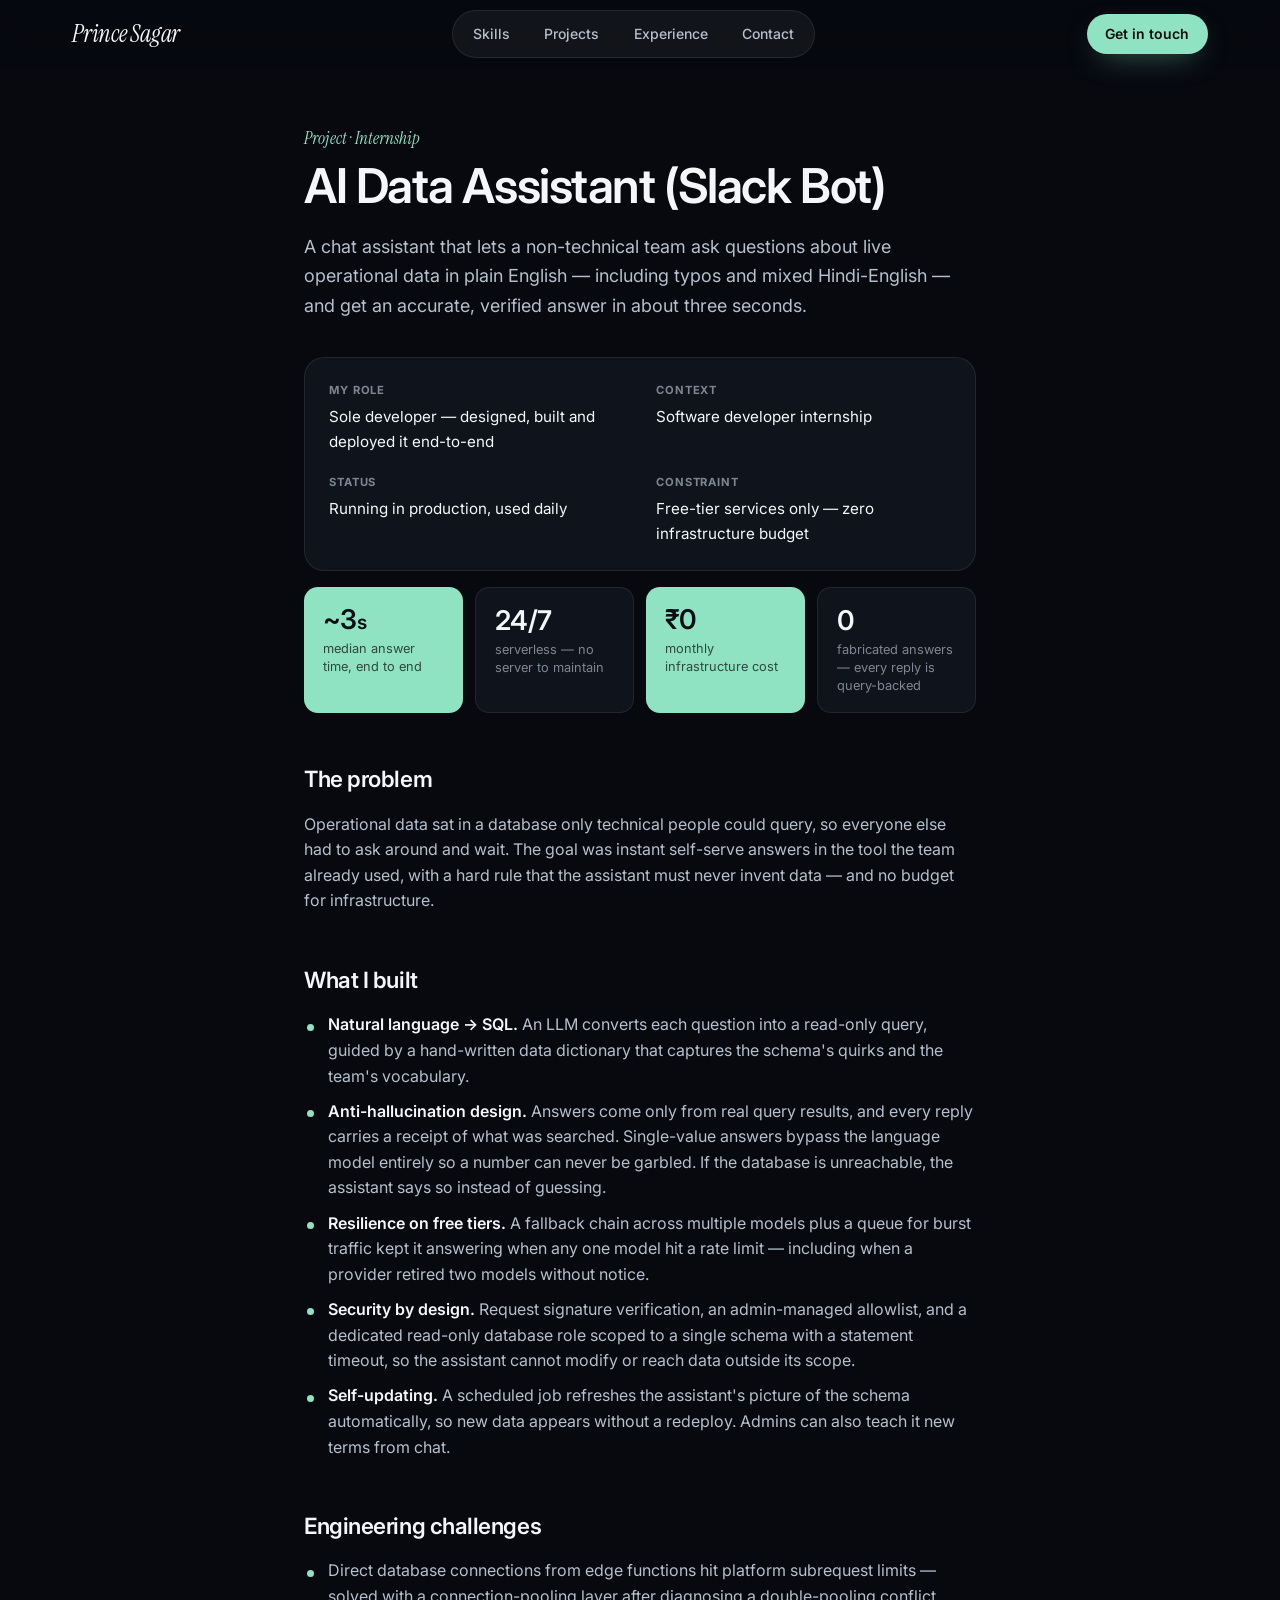
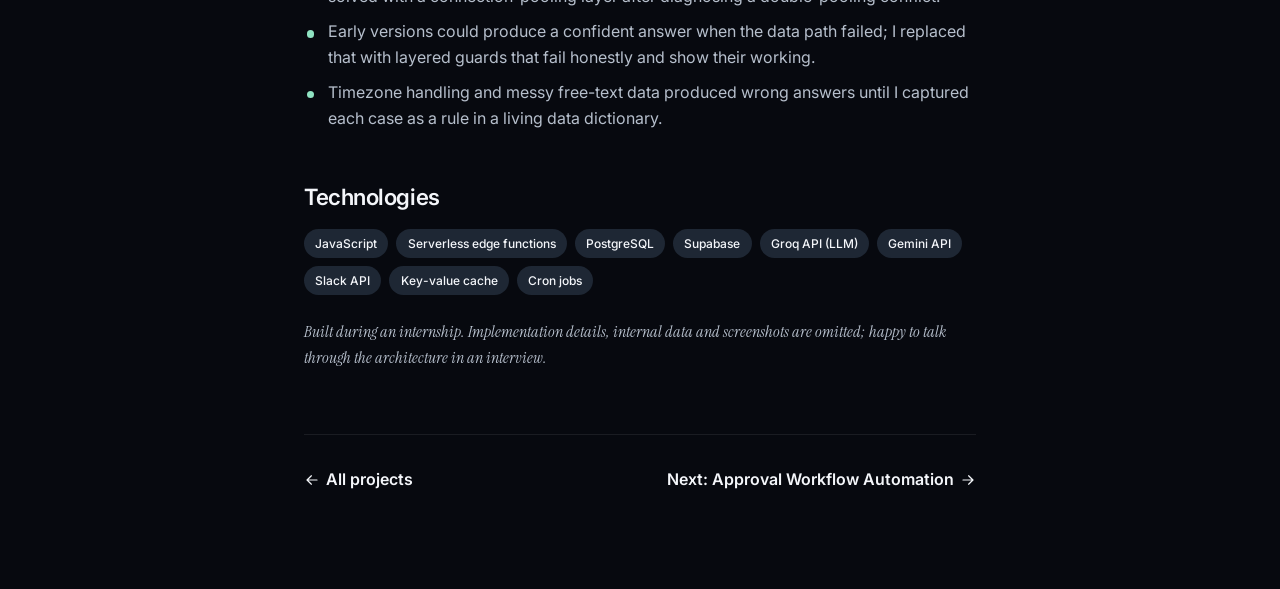
==== projects/ai-data-assistant.html @ 344dfb4f "Privacy pass + recruiter-focused rewrite Privacy: - Remove all screenshots of internal tools (forms," ====
<!DOCTYPE html>
<html lang="en">
<head>
  <meta charset="UTF-8">
  <meta name="viewport" content="width=device-width, initial-scale=1.0">
  <title>AI Data Assistant (Slack Bot) — Prince Sagar</title>
  <meta name="description" content="A chat assistant that turns plain-English questions into live database queries and returns verified answers in about three seconds — built with LLM APIs, PostgreSQL and a serverless backend.">
  <meta name="author" content="Prince Sagar">
  <meta name="theme-color" content="#07090f">
  <meta property="og:type" content="article">
  <meta property="og:title" content="AI Data Assistant (Slack Bot) — Prince Sagar">
  <meta property="og:description" content="Plain-English questions → verified database answers in ~3 seconds, running 24/7 on a free serverless stack.">
  <meta property="og:url" content="https://sagarprince05.github.io/projects/ai-data-assistant.html">
  <meta property="og:image" content="https://sagarprince05.github.io/assets/og.png">
  <meta name="twitter:card" content="summary_large_image">
  <link rel="canonical" href="https://sagarprince05.github.io/projects/ai-data-assistant.html">
  <link rel="icon" href="../assets/favicon.svg?v=20260928" type="image/svg+xml">
  <link rel="preconnect" href="https://fonts.googleapis.com">
  <link rel="preconnect" href="https://fonts.gstatic.com" crossorigin>
  <link href="https://fonts.googleapis.com/css2?family=Inter:wght@400;500;600;700&family=Instrument+Serif:ital@0;1&display=swap" rel="stylesheet">
  <link rel="stylesheet" href="../styles.css?v=20260928">
</head>
<body>
  <a class="skip-link" href="#content">Skip to content</a>
  <header class="site-header">
    <div class="container nav-bar">
      <a class="brand" href="../index.html">Prince Sagar</a>
      <nav class="nav-links" aria-label="Primary">
        <a href="../index.html#skills">Skills</a>
        <a href="../index.html#work">Projects</a>
        <a href="../index.html#background">Experience</a>
        <a href="../index.html#contact">Contact</a>
      </nav>
      <div class="nav-actions">
        <a class="btn btn-dark" href="mailto:prince.nbt05@gmail.com">Get in touch</a>
        <button class="nav-toggle" type="button" aria-label="Open menu" aria-expanded="false" aria-controls="nav-panel">
          <svg class="icon-open" viewBox="0 0 24 24" fill="none" stroke="currentColor" stroke-width="2" stroke-linecap="round" aria-hidden="true"><path d="M4 7h16M4 12h16M4 17h16"/></svg>
          <svg class="icon-close" viewBox="0 0 24 24" fill="none" stroke="currentColor" stroke-width="2" stroke-linecap="round" aria-hidden="true"><path d="M6 6l12 12M18 6 6 18"/></svg>
        </button>
      </div>
    </div>
    <nav class="container nav-panel" id="nav-panel" aria-label="Mobile">
      <a href="../index.html#skills">Skills</a>
      <a href="../index.html#work">Projects</a>
      <a href="../index.html#background">Experience</a>
      <a href="../index.html#contact">Contact</a>
    </nav>
  </header>

  <main id="content" class="case">
    <article>
      <header class="reveal">
        <p class="case-eyebrow">Project · Internship</p>
        <h1 class="case-title">AI Data Assistant (Slack Bot)</h1>
        <p class="case-lede">A chat assistant that lets a non-technical team ask questions about live operational data in plain English — including typos and mixed Hindi-English — and get an accurate, verified answer in about three seconds.</p>

        <dl class="case-meta">
          <div><dt>My role</dt><dd>Sole developer — designed, built and deployed it end-to-end</dd></div>
          <div><dt>Context</dt><dd>Software developer internship</dd></div>
          <div><dt>Status</dt><dd>Running in production, used daily</dd></div>
          <div><dt>Constraint</dt><dd>Free-tier services only — zero infrastructure budget</dd></div>
        </dl>

        <ul class="stats" aria-label="Highlights">
          <li class="stat"><div class="stat-value">~3<small>s</small></div><div class="stat-label">median answer time, end to end</div></li>
          <li class="stat"><div class="stat-value">24/7</div><div class="stat-label">serverless — no server to maintain</div></li>
          <li class="stat"><div class="stat-value">₹0</div><div class="stat-label">monthly infrastructure cost</div></li>
          <li class="stat"><div class="stat-value">0</div><div class="stat-label">fabricated answers — every reply is query-backed</div></li>
        </ul>
      </header>

      <div class="prose reveal">
        <h2>The problem</h2>
        <p>Operational data sat in a database only technical people could query, so everyone else had to ask around and wait. The goal was instant self-serve answers in the tool the team already used, with a hard rule that the assistant must never invent data — and no budget for infrastructure.</p>

        <h2>What I built</h2>
        <ul>
          <li><strong>Natural language → SQL.</strong> An LLM converts each question into a read-only query, guided by a hand-written data dictionary that captures the schema's quirks and the team's vocabulary.</li>
          <li><strong>Anti-hallucination design.</strong> Answers come only from real query results, and every reply carries a receipt of what was searched. Single-value answers bypass the language model entirely so a number can never be garbled. If the database is unreachable, the assistant says so instead of guessing.</li>
          <li><strong>Resilience on free tiers.</strong> A fallback chain across multiple models plus a queue for burst traffic kept it answering when any one model hit a rate limit — including when a provider retired two models without notice.</li>
          <li><strong>Security by design.</strong> Request signature verification, an admin-managed allowlist, and a dedicated read-only database role scoped to a single schema with a statement timeout, so the assistant cannot modify or reach data outside its scope.</li>
          <li><strong>Self-updating.</strong> A scheduled job refreshes the assistant's picture of the schema automatically, so new data appears without a redeploy. Admins can also teach it new terms from chat.</li>
        </ul>

        <h2>Engineering challenges</h2>
        <ul>
          <li>Direct database connections from edge functions hit platform subrequest limits — solved with a connection-pooling layer after diagnosing a double-pooling conflict.</li>
          <li>Early versions could produce a confident answer when the data path failed; I replaced that with layered guards that fail honestly and show their working.</li>
          <li>Timezone handling and messy free-text data produced wrong answers until I captured each case as a rule in a living data dictionary.</li>
        </ul>

        <h2>Technologies</h2>
        <ul class="tags" aria-label="Technologies used">
          <li>JavaScript</li><li>Serverless edge functions</li><li>PostgreSQL</li><li>Supabase</li><li>Groq API (LLM)</li><li>Gemini API</li><li>Slack API</li><li>Key-value cache</li><li>Cron jobs</li>
        </ul>

        <p style="margin-top:1.5rem"><em>Built during an internship. Implementation details, internal data and screenshots are omitted; happy to talk through the architecture in an interview.</em></p>
      </div>

      <footer class="case-footer">
        <a class="inline-link" href="../index.html#work">
          <svg class="arrow-back" viewBox="0 0 20 20" fill="currentColor" aria-hidden="true"><path fill-rule="evenodd" d="M3 10a.75.75 0 0 1 .75-.75h10.638L10.23 5.29a.75.75 0 1 1 1.04-1.08l5.5 5.25a.75.75 0 0 1 0 1.08l-5.5 5.25a.75.75 0 1 1-1.04-1.08l4.158-3.96H3.75A.75.75 0 0 1 3 10z" clip-rule="evenodd"/></svg>
          All projects
        </a>
        <a class="inline-link" href="approval-automation.html">
          Next: Approval Workflow Automation
          <svg class="arrow-right" viewBox="0 0 20 20" fill="currentColor" aria-hidden="true"><path fill-rule="evenodd" d="M3 10a.75.75 0 0 1 .75-.75h10.638L10.23 5.29a.75.75 0 1 1 1.04-1.08l5.5 5.25a.75.75 0 0 1 0 1.08l-5.5 5.25a.75.75 0 1 1-1.04-1.08l4.158-3.96H3.75A.75.75 0 0 1 3 10z" clip-rule="evenodd"/></svg>
        </a>
      </footer>
    </article>
  </main>

  <script src="../script.js?v=20260928" defer></script>
</body>
</html>
---- styles.css ----
/* ==========================================================================
   Prince Sagar — Forward Deployed Engineer portfolio
   "Midnight" palette: near-black navy, deep blue glows, white type,
   mint accent, aurora gradient for feature blocks. Tokens live in :root.
   ========================================================================== */

/* ---------- Tokens ---------- */
:root {
  --font-sans: 'Inter', ui-sans-serif, system-ui, -apple-system, 'Segoe UI', Roboto, 'Helvetica Neue', Arial, sans-serif;
  --font-serif: 'Instrument Serif', Georgia, 'Times New Roman', serif;
  --font-mono: ui-monospace, SFMono-Regular, Menlo, Consolas, monospace;

  --bg: #07090f;
  --surface: #0f141c;
  --surface-2: #161d28;
  --surface-3: #1e2734;
  --ink: #f4f6fa;
  --text: #b6bfcc;
  --muted: #7d8794;
  --line: rgba(255, 255, 255, 0.08);
  --line-strong: rgba(255, 255, 255, 0.16);

  --accent: #8fe3c2;          /* mint */
  --accent-bright: #b3f0d8;
  --accent-deep: #5fcaa4;
  --accent-soft: rgba(143, 227, 194, 0.14);
  --blue: #2f6bff;
  --blue-soft: rgba(47, 107, 255, 0.35);
  --magenta: #ff3ea5;
  --violet: #7c3aed;
  --teal: #14b8a6;
  --on-accent: #0b0d12;

  --aurora:
    radial-gradient(60% 80% at 8% 20%, rgba(143, 227, 194, 0.22) 0%, rgba(143, 227, 194, 0) 60%),
    radial-gradient(55% 70% at 45% 10%, rgba(255, 62, 165, 0.26) 0%, rgba(255, 62, 165, 0) 60%),
    radial-gradient(50% 80% at 60% 90%, rgba(124, 58, 237, 0.38) 0%, rgba(124, 58, 237, 0) 60%),
    radial-gradient(60% 70% at 95% 30%, rgba(20, 184, 166, 0.28) 0%, rgba(20, 184, 166, 0) 60%),
    linear-gradient(135deg, #0f0d1c 0%, #140f26 50%, #0a1a1f 100%);

  --radius-xl: 28px;
  --radius-lg: 20px;
  --radius-md: 14px;
  --shadow-sm: 0 1px 2px rgba(0, 0, 0, 0.3), 0 10px 30px -18px rgba(0, 0, 0, 0.6);
  --shadow-md: 0 2px 4px rgba(0, 0, 0, 0.3), 0 18px 40px -20px rgba(0, 0, 0, 0.7);
  --shadow-lg: 0 30px 70px -30px rgba(0, 0, 0, 0.8);
  --ease: cubic-bezier(0.2, 0.8, 0.2, 1);
  --max-w: 1200px;
}

/* ---------- Reset & base ---------- */
*, *::before, *::after { box-sizing: border-box; }
html { scroll-behavior: smooth; -webkit-text-size-adjust: 100%; color-scheme: dark; }
body {
  margin: 0;
  font-family: var(--font-sans);
  font-size: 1rem;
  line-height: 1.6;
  color: var(--text);
  background: var(--bg);
  -webkit-font-smoothing: antialiased;
  -moz-osx-font-smoothing: grayscale;
}
::selection { background: var(--accent); color: var(--on-accent); }
img, svg { display: block; max-width: 100%; }
a { color: inherit; text-decoration: none; }
ul, ol { list-style: none; margin: 0; padding: 0; }
h1, h2, h3, h4, p, dl, dd, figure { margin: 0; }
button { font: inherit; color: inherit; background: none; border: 0; cursor: pointer; }
:focus-visible { outline: 2px solid var(--accent); outline-offset: 3px; border-radius: 6px; }
em { font-family: var(--font-serif); font-style: italic; font-weight: 400; }
::-webkit-scrollbar { width: 12px; }
::-webkit-scrollbar-track { background: var(--bg); }
::-webkit-scrollbar-thumb { background: #2a3342; border: 3px solid var(--bg); border-radius: 10px; }

.container { max-width: var(--max-w); margin: 0 auto; padding-inline: 1.25rem; }
@media (min-width: 768px) { .container { padding-inline: 2rem; } }

.skip-link {
  position: absolute; left: 1rem; top: -100%; z-index: 100;
  padding: 0.75rem 1rem; background: var(--accent); color: var(--on-accent); font-weight: 600; border-radius: 999px;
}
.skip-link:focus { top: 1rem; }

/* ---------- Type helpers ---------- */
.eyebrow { font-family: var(--font-serif); font-style: italic; font-size: 1.05rem; color: var(--accent); }
.eyebrow::before { content: '/ '; }
.h2 {
  margin-top: 0.35rem;
  font-size: clamp(1.75rem, 3.6vw, 2.5rem);
  font-weight: 600; letter-spacing: -0.025em; line-height: 1.1; color: var(--ink);
}
.section-head { text-align: center; max-width: 42rem; margin: 0 auto 2.5rem; }
.section-head p { margin-top: 0.85rem; color: var(--muted); }
.section { padding-block: 4rem; }
@media (min-width: 768px) { .section { padding-block: 6rem; } }

/* ---------- Buttons & pills ---------- */
.btn {
  display: inline-flex; align-items: center; justify-content: center; gap: 0.5rem;
  min-height: 3rem; padding: 0.75rem 1.4rem;
  font-size: 0.95rem; font-weight: 600; border-radius: 999px; border: 1px solid transparent;
  transition: transform 0.2s var(--ease), background-color 0.2s var(--ease), color 0.2s var(--ease), box-shadow 0.2s var(--ease), border-color 0.2s var(--ease);
}
.btn:hover { transform: translateY(-2px); }
.btn:active { transform: translateY(0); }
.btn svg { width: 1rem; height: 1rem; }
.btn-dark { background: var(--accent); color: var(--on-accent); box-shadow: 0 10px 30px -12px rgba(143, 227, 194, 0.55); }
.btn-dark:hover { background: var(--accent-bright); }
.btn-lime { background: var(--accent); color: var(--on-accent); }
.btn-lime:hover { background: var(--accent-bright); }
.btn-ghost { background: transparent; color: var(--ink); border-color: var(--line-strong); }
.btn-ghost:hover { background: rgba(255, 255, 255, 0.06); }
.btn-light { background: rgba(255, 255, 255, 0.08); color: var(--ink); border-color: var(--line-strong); -webkit-backdrop-filter: blur(8px); backdrop-filter: blur(8px); }
.btn-light:hover { background: rgba(255, 255, 255, 0.14); }

.pill {
  display: inline-flex; align-items: center; gap: 0.5rem;
  padding: 0.5rem 0.95rem; font-size: 0.85rem; font-weight: 500;
  color: var(--ink); background: rgba(255, 255, 255, 0.06); border: 1px solid var(--line-strong); border-radius: 999px;
  -webkit-backdrop-filter: blur(8px); backdrop-filter: blur(8px);
}
.pill .dot { width: 0.5rem; height: 0.5rem; border-radius: 999px; background: #34d399; box-shadow: 0 0 0 0 rgba(52, 211, 153, 0.6); animation: pulse 2.2s infinite; }
@keyframes pulse { 0% { box-shadow: 0 0 0 0 rgba(52, 211, 153, 0.6); } 70% { box-shadow: 0 0 0 8px rgba(52, 211, 153, 0); } 100% { box-shadow: 0 0 0 0 rgba(52, 211, 153, 0); } }

.tags { display: flex; flex-wrap: wrap; gap: 0.5rem; }
.tags li {
  padding: 0.3rem 0.7rem; font-size: 0.75rem; font-weight: 500; line-height: 1.5;
  color: var(--ink); background: var(--surface-3); border-radius: 999px;
}

/* ---------- Header / nav ---------- */
.site-header {
  position: sticky; top: 0; z-index: 40;
  background: rgba(7, 9, 15, 0.7);
  -webkit-backdrop-filter: blur(14px); backdrop-filter: blur(14px);
  border-bottom: 1px solid transparent; transition: border-color 0.2s;
}
.site-header.is-scrolled { border-bottom-color: var(--line); }
.nav-bar { display: flex; align-items: center; justify-content: space-between; gap: 1rem; height: 4.25rem; }
.brand { font-family: var(--font-serif); font-style: italic; font-size: 1.5rem; color: var(--ink); letter-spacing: -0.01em; }
.nav-links { display: none; }
.nav-actions { display: flex; align-items: center; gap: 0.5rem; }
.nav-actions .btn { min-height: 2.5rem; padding: 0.5rem 1.1rem; font-size: 0.875rem; }
.nav-toggle {
  display: inline-flex; align-items: center; justify-content: center;
  width: 2.5rem; height: 2.5rem; border-radius: 999px; border: 1px solid var(--line-strong); background: var(--surface); color: var(--ink);
}
.nav-toggle svg { width: 1.125rem; height: 1.125rem; }
.nav-toggle .icon-close { display: none; }
.site-header.nav-open .nav-toggle .icon-open { display: none; }
.site-header.nav-open .nav-toggle .icon-close { display: block; }
.nav-panel { display: none; padding: 0.5rem 0 1rem; }
.site-header.nav-open .nav-panel { display: block; }
.nav-panel a { display: block; padding: 0.75rem 0.25rem; font-weight: 600; color: var(--ink); border-bottom: 1px solid var(--line); }

@media (min-width: 900px) {
  .nav-links {
    display: flex; gap: 0.25rem; padding: 0.3rem;
    background: rgba(255, 255, 255, 0.05); border: 1px solid var(--line); border-radius: 999px;
  }
  .nav-links a {
    padding: 0.45rem 0.95rem; font-size: 0.875rem; font-weight: 500; color: var(--text); border-radius: 999px;
    transition: background-color 0.2s, color 0.2s;
  }
  .nav-links a:hover, .nav-links a.is-active { background: var(--ink); color: var(--bg); }
  .nav-toggle, .nav-panel { display: none !important; }
}

/* ---------- Hero ---------- */
.hero { padding-top: 0.5rem; }
.hero-card {
  position: relative; overflow: hidden;
  display: grid; gap: 2rem;
  padding: 2rem 1.5rem 1.5rem;
  border-radius: var(--radius-xl);
  border: 1px solid var(--line);
  background:
    radial-gradient(45% 60% at 85% 45%, rgba(47, 107, 255, 0.55) 0%, rgba(47, 107, 255, 0) 65%),
    radial-gradient(40% 50% at 15% 90%, rgba(47, 107, 255, 0.25) 0%, rgba(47, 107, 255, 0) 60%),
    linear-gradient(160deg, #0d1522 0%, #0a101a 55%, #070b12 100%);
}
.hero-copy { display: grid; gap: 1.25rem; justify-items: start; max-width: 36rem; }
.hero-title { color: var(--ink); line-height: 0.98; }
.hero-title .line1 { display: block; font-size: clamp(2.2rem, 4.8vw, 3.6rem); font-weight: 600; letter-spacing: -0.035em; }
.hero-title .line2 {
  display: block; margin-top: 0.06em;
  font-family: var(--font-serif); font-style: italic; font-weight: 400;
  font-size: clamp(2.5rem, 5.8vw, 4.6rem); letter-spacing: -0.02em;
  color: var(--accent);
  text-shadow: 0 0 40px rgba(143, 227, 194, 0.25);
}
.hero-blurb { max-width: 30rem; font-size: 1.05rem; line-height: 1.6; color: var(--text); }
.hero-actions { display: flex; flex-wrap: wrap; gap: 0.6rem; }
.hero-proof { display: flex; align-items: center; gap: 0.75rem; max-width: 26rem; margin-top: 0.25rem; font-size: 0.85rem; line-height: 1.45; color: var(--muted); }
.hero-proof strong { color: var(--ink); font-weight: 600; }
.hero-proof .stack { display: flex; flex-shrink: 0; }
.hero-proof .stack span {
  width: 1.9rem; height: 1.9rem; border-radius: 999px; border: 2px solid #0d1522; margin-left: -0.5rem;
  display: grid; place-items: center; font-size: 0.65rem; font-weight: 700; color: #fff;
}
.hero-proof .stack span:first-child { margin-left: 0; }

.hero-visual { display: flex; justify-content: center; align-items: end; }
.portrait {
  position: relative;
  width: min(100%, 18rem);
  aspect-ratio: 4 / 5;
  overflow: hidden;
  border-radius: 24px;
  border: 1px solid rgba(255, 255, 255, 0.12);
  background:
    radial-gradient(70% 55% at 50% 45%, rgba(47, 107, 255, 0.55) 0%, rgba(47, 107, 255, 0) 70%),
    linear-gradient(180deg, #141d2c 0%, #0b1120 100%);
  box-shadow: var(--shadow-lg), 0 0 80px -20px rgba(47, 107, 255, 0.45);
}
.portrait img {
  position: absolute; left: 50%; bottom: 0; transform: translateX(-50%);
  width: 100%; height: auto;
  filter: grayscale(1) contrast(1.05) brightness(1.02);   /* remove this line for a colour photo */
}
.portrait-tag {
  position: absolute; left: 0.85rem; bottom: 0.85rem;
  display: inline-flex; align-items: center; gap: 0.5rem;
  padding: 0.35rem 0.75rem 0.35rem 0.4rem; font-size: 0.75rem; font-weight: 600; color: var(--ink);
  background: rgba(7, 9, 15, 0.75); border: 1px solid var(--line-strong); border-radius: 999px;
  -webkit-backdrop-filter: blur(8px); backdrop-filter: blur(8px);
}
.portrait-tag .mark {
  width: 1.4rem; height: 1.4rem; border-radius: 999px; background: var(--accent); color: var(--on-accent);
  display: grid; place-items: center; font-family: var(--font-serif); font-style: italic; font-size: 0.9rem;
}

@media (min-width: 900px) {
  .hero-card {
    grid-template-columns: minmax(0, 1.2fr) minmax(0, 0.8fr);
    align-items: center; gap: 3rem; padding: 3.5rem 3.5rem; min-height: 34rem;
  }
  .hero-visual { justify-content: flex-end; }
  .portrait { width: min(100%, 22rem); }
}

/* ---------- Marquee ---------- */
.marquee { overflow: hidden; padding: 2rem 0 0.5rem; -webkit-mask-image: linear-gradient(90deg, transparent, #000 12%, #000 88%, transparent); mask-image: linear-gradient(90deg, transparent, #000 12%, #000 88%, transparent); }
.marquee-track { display: flex; gap: 3rem; width: max-content; animation: marquee 45s linear infinite; }
.marquee-track span { display: inline-flex; align-items: center; gap: 0.6rem; font-size: 1.05rem; font-weight: 600; color: #4b5563; letter-spacing: -0.01em; white-space: nowrap; }
.marquee-track span::before { content: ''; width: 0.55rem; height: 0.55rem; border-radius: 3px; background: currentColor; opacity: 0.6; }
@keyframes marquee { to { transform: translateX(-50%); } }

/* ---------- Skills block (aurora) ---------- */
.skills-block {
  border-radius: var(--radius-xl);
  background: var(--aurora);
  border: 1px solid rgba(255, 255, 255, 0.08);
  padding: 2rem 1.25rem;
}
@media (min-width: 768px) { .skills-block { padding: 3rem 2.5rem; } }
.skills-head { text-align: center; max-width: 40rem; margin: 0 auto 2rem; }
.skills-head p { margin-top: 0.75rem; color: rgba(255, 255, 255, 0.72); font-size: 0.95rem; }
.skills-head .eyebrow { color: rgba(255, 255, 255, 0.8); }
.skills-head .h2 { color: #fff; }

.skills-grid { display: grid; gap: 0.85rem; grid-template-columns: minmax(0, 1fr); }
@media (min-width: 560px)  { .skills-grid { grid-template-columns: repeat(2, minmax(0, 1fr)); } }
@media (min-width: 1000px) { .skills-grid { grid-template-columns: repeat(4, minmax(0, 1fr)); } }

.skill-card {
  padding: 1.1rem 1.15rem 1.25rem;
  background: rgba(7, 9, 15, 0.55);
  border: 1px solid rgba(255, 255, 255, 0.12);
  border-radius: var(--radius-md);
  -webkit-backdrop-filter: blur(10px); backdrop-filter: blur(10px);
  transition: border-color 0.25s var(--ease), transform 0.25s var(--ease);
}
.skill-card:hover { border-color: rgba(255, 255, 255, 0.26); transform: translateY(-3px); }
.skill-card h3 {
  font-size: 0.7rem; font-weight: 700; letter-spacing: 0.1em; text-transform: uppercase;
  color: var(--accent); margin-bottom: 0.85rem;
}
.skill-card .tags { gap: 0.4rem; }
.skill-card .tags li { background: rgba(255, 255, 255, 0.08); color: #e9edf4; }
/* Priority skills read louder than the rest */
.tags li.key { background: var(--accent); color: var(--on-accent); font-weight: 600; }

/* ---------- About statement with floating chips ---------- */
.statement-wrap { position: relative; padding: 1rem 0; }
.statement {
  max-width: 36rem; margin: 0 auto; text-align: center;
  font-size: clamp(1.35rem, 2.6vw, 1.9rem); line-height: 1.35; letter-spacing: -0.02em; color: var(--ink);
}
.statement em { color: var(--accent); }
.statement .soft { color: var(--muted); }
.chips { display: flex; flex-wrap: wrap; justify-content: center; gap: 0.6rem; margin-top: 1.75rem; }
.chip {
  display: inline-flex; align-items: center; gap: 0.5rem; padding: 0.45rem 0.9rem;
  font-size: 0.8rem; font-weight: 600; color: var(--ink); background: var(--surface-2);
  border: 1px solid var(--line-strong); border-radius: 999px; box-shadow: var(--shadow-sm); white-space: nowrap;
}
.chip i { width: 1.1rem; height: 1.1rem; border-radius: 999px; display: inline-block; }
@media (min-width: 1200px) {
  .statement-wrap { padding: 3.5rem 0 5rem; }
  .chips { position: absolute; inset: 0; margin: 0; pointer-events: none; }
  .chip { position: absolute; pointer-events: auto; transition: transform 0.3s var(--ease); }
  .chip:hover { transform: rotate(0) scale(1.05) !important; }
  .chip:nth-child(1) { left: 1%;  top: 4%;  transform: rotate(-6deg); }
  .chip:nth-child(2) { left: 4%;  top: 32%; transform: rotate(4deg); }
  .chip:nth-child(3) { left: 2%;  top: 60%; transform: rotate(-3deg); }
  .chip:nth-child(4) { left: 5%;  top: 88%; transform: rotate(6deg); }
  .chip:nth-child(5) { right: 1%; top: 8%;  transform: rotate(5deg); }
  .chip:nth-child(6) { right: 4%; top: 36%; transform: rotate(-5deg); }
  .chip:nth-child(7) { right: 2%; top: 64%; transform: rotate(3deg); }
  .chip:nth-child(8) { right: 5%; top: 90%; transform: rotate(-6deg); }
}

/* ---------- Process cards ---------- */
.process { position: relative; display: grid; gap: 1.25rem; }
.step {
  position: relative; padding: 1.75rem 1.5rem 1.6rem; background: var(--surface);
  border: 1px solid var(--line); border-radius: var(--radius-lg); box-shadow: var(--shadow-sm);
  transition: transform 0.35s var(--ease), box-shadow 0.35s var(--ease), border-color 0.35s var(--ease);
}
.step:hover { transform: translateY(-6px) rotate(0) !important; box-shadow: var(--shadow-md); border-color: var(--line-strong); }
.step .num { font-size: 1.6rem; font-weight: 600; letter-spacing: -0.03em; color: var(--ink); }
.step .num::after { content: ''; display: block; width: 2.25rem; height: 3px; margin-top: 0.5rem; border-radius: 3px; background: var(--accent); }
.step h3 { margin-top: 2.5rem; font-size: 1.25rem; font-weight: 600; letter-spacing: -0.02em; color: var(--ink); }
.step p { margin-top: 0.5rem; font-size: 0.95rem; color: var(--text); }
.step ul { margin-top: 0.9rem; display: grid; gap: 0.35rem; }
.step li { display: flex; gap: 0.5rem; font-size: 0.85rem; color: var(--muted); }
.step li::before { content: '→'; color: var(--accent); font-weight: 700; }
@media (min-width: 900px) {
  .process { grid-template-columns: repeat(3, minmax(0, 1fr)); gap: 2rem; padding: 1.5rem 0; }
  .step:nth-child(1) { transform: rotate(-2.5deg) translateY(1.25rem); }
  .step:nth-child(2) { transform: translateY(-0.5rem); }
  .step:nth-child(3) { transform: rotate(2.5deg) translateY(1.25rem); }
  .connector { position: absolute; top: 3.2rem; width: 6rem; height: 3rem; color: var(--accent); pointer-events: none; }
  .connector.c1 { left: calc(33.33% - 3rem); }
  .connector.c2 { left: calc(66.66% - 3rem); transform: scaleY(-1); }
}
@media (max-width: 899px) { .connector { display: none; } }

/* ---------- Results ---------- */
.results { display: grid; grid-template-columns: repeat(2, minmax(0, 1fr)); gap: 0.75rem; }
@media (min-width: 768px) { .results { grid-template-columns: repeat(3, minmax(0, 1fr)); gap: 1rem; } }
@media (min-width: 1024px) { .results { grid-template-columns: repeat(6, minmax(0, 1fr)); } }
.result { padding: 1.25rem 1.1rem; background: var(--surface); border: 1px solid var(--line); border-radius: var(--radius-lg); }
.result .value { font-size: clamp(1.6rem, 3vw, 2.1rem); font-weight: 600; letter-spacing: -0.03em; color: var(--ink); line-height: 1; }
.result .value small { font-size: 0.6em; font-weight: 600; }
.result .label { margin-top: 0.5rem; font-size: 0.8rem; line-height: 1.4; color: var(--muted); }
.result.accent { background: var(--accent); border-color: transparent; }
.result.accent .value { color: var(--on-accent); }
.result.accent .label { color: rgba(11, 13, 18, 0.72); }

/* ---------- Work grid ---------- */
.work-grid { display: grid; gap: 1.25rem; }
@media (min-width: 768px) { .work-grid { grid-template-columns: repeat(2, minmax(0, 1fr)); gap: 1.5rem; } }
.work-card {
  position: relative; display: block; padding: 0.75rem; background: var(--surface);
  border: 1px solid var(--line); border-radius: var(--radius-lg); box-shadow: var(--shadow-sm);
  transition: transform 0.3s var(--ease), box-shadow 0.3s var(--ease), border-color 0.3s var(--ease);
}
a.work-card:hover, a.work-card:focus-visible { transform: translateY(-4px); box-shadow: var(--shadow-md); border-color: var(--line-strong); }
.work-media { position: relative; overflow: hidden; aspect-ratio: 16 / 10; border-radius: var(--radius-md); background: var(--surface-2); }
.work-media img { width: 100%; height: 100%; object-fit: cover; object-position: top left; transition: transform 0.6s var(--ease); }
a.work-card:hover .work-media img { transform: scale(1.03); }
.work-media .status {
  position: absolute; top: 0.75rem; left: 0.75rem; padding: 0.3rem 0.65rem;
  font-size: 0.7rem; font-weight: 700; letter-spacing: 0.02em; text-transform: uppercase;
  color: var(--on-accent); background: var(--accent); border-radius: 999px;
}
.work-media .status.neutral { background: var(--ink); }
.work-body { display: grid; gap: 0.6rem; padding: 1.1rem 0.6rem 0.6rem; }
.work-body h3 { font-size: 1.1rem; font-weight: 600; letter-spacing: -0.015em; color: var(--ink); line-height: 1.3; }
.work-sum { font-size: 0.9rem; line-height: 1.55; color: var(--text); }
.work-role { display: flex; flex-wrap: wrap; align-items: baseline; gap: 0.5rem; font-size: 0.875rem; color: var(--ink); }
.role-tag {
  flex-shrink: 0; padding: 0.15rem 0.55rem; border-radius: 999px;
  font-size: 0.65rem; font-weight: 700; letter-spacing: 0.06em; text-transform: uppercase;
  color: var(--accent); background: var(--accent-soft); border: 1px solid rgba(143, 227, 194, 0.3);
}
.work-points { display: grid; gap: 0.4rem; margin-top: 0.1rem; }
.work-points li { position: relative; padding-left: 1.05rem; font-size: 0.85rem; line-height: 1.5; color: var(--muted); }
.work-points li::before {
  content: ''; position: absolute; left: 0; top: 0.6em;
  width: 0.35rem; height: 0.35rem; border-radius: 999px; background: var(--accent);
}
.work-links { display: flex; flex-wrap: wrap; gap: 1rem; margin-top: 0.2rem; }
.work-link { display: inline-flex; align-items: center; gap: 0.3rem; font-size: 0.85rem; font-weight: 600; color: var(--accent); }
.work-link svg { width: 0.9rem; height: 0.9rem; transition: transform 0.2s var(--ease); }
.work-link:hover { color: var(--accent-bright); }
.work-link:hover svg { transform: translateX(3px); }


/* CSS-drawn previews for projects without screenshots (dark variants) */
.mock { position: absolute; inset: 0; display: grid; place-items: center; padding: 1.25rem; }
.mock-window { width: 100%; max-width: 22rem; background: var(--surface-3); border: 1px solid var(--line); border-radius: 12px; box-shadow: var(--shadow-md); padding: 0.9rem; }
.mock-window .bar { display: flex; gap: 0.35rem; margin-bottom: 0.8rem; }
.mock-window .bar i { width: 0.55rem; height: 0.55rem; border-radius: 999px; background: #2f3a4a; }
.mock-window .bar i:first-child { background: var(--accent); }
.mock-row { display: grid; grid-template-columns: 1.4fr 1fr 1fr 1fr; gap: 0.5rem; align-items: center; padding: 0.4rem 0; border-bottom: 1px solid var(--line); }
.mock-row:last-child { border-bottom: 0; }
.mock-row b { height: 0.55rem; border-radius: 999px; background: #2f3a4a; display: block; }
.mock-row b.dark { background: #4b5768; }
.mock-row b.lime { background: var(--accent); }
.mock-row.head b { background: #253040; height: 0.45rem; }
.mock-chat { width: 100%; max-width: 20rem; display: grid; gap: 0.6rem; }
.bubble { max-width: 80%; padding: 0.7rem 0.85rem; border-radius: 14px; background: var(--surface-3); border: 1px solid var(--line); }
.bubble.me { justify-self: end; background: var(--accent); border-color: transparent; border-bottom-right-radius: 4px; }
.bubble.bot { border-bottom-left-radius: 4px; }
.bubble .receipt { width: 5rem; height: 3.6rem; border-radius: 6px; background: repeating-linear-gradient(180deg, #fff8e6 0 5px, #e8d9b3 5px 7px); border: 1px solid #d9c48f; }
.bubble b { display: block; height: 0.5rem; border-radius: 999px; background: #3a4656; margin-top: 0.4rem; }
.bubble.me b { background: rgba(11, 13, 18, 0.35); }
.bubble b.w1 { width: 7rem; } .bubble b.w2 { width: 5rem; } .bubble b.w3 { width: 8.5rem; background: var(--accent); }
.mock-coach { width: 100%; max-width: 18rem; display: grid; gap: 0.55rem; background: var(--surface-3); border: 1px solid var(--line); border-radius: 16px; padding: 0.9rem; box-shadow: var(--shadow-md); }
.mock-coach .coach-head { display: flex; align-items: center; gap: 0.5rem; margin-bottom: 0.2rem; }
.mock-coach .coach-head i { width: 1.5rem; height: 1.5rem; border-radius: 999px; background: var(--accent); }
.mock-coach .coach-head b { display: block; width: 6rem; height: 0.5rem; border-radius: 999px; background: #3a4656; }
.mock-coach .bubble { background: var(--surface-2); }
.mock-coach .bubble.me { background: var(--accent); }
.mock-coach .score { justify-self: start; padding: 0.3rem 0.65rem; border-radius: 999px; background: var(--accent); font-size: 0.7rem; font-weight: 700; color: var(--on-accent); }
.mock-phone { width: 8.5rem; aspect-ratio: 9 / 18; border-radius: 22px; background: #020408; border: 1px solid var(--line-strong); padding: 0.5rem; box-shadow: var(--shadow-md); }
.mock-phone .screen { height: 100%; border-radius: 16px; background: linear-gradient(180deg, #1a2333, #0f1622); padding: 1.1rem 0.7rem 0.6rem; display: grid; grid-template-rows: 1fr auto; }
.mock-phone .apps { display: grid; grid-template-columns: repeat(4, 1fr); gap: 0.45rem; align-content: start; }
.mock-phone .apps i { aspect-ratio: 1; border-radius: 7px; background: #2a3546; }
.mock-phone .apps i:nth-child(2) { background: var(--accent); }
.mock-phone .apps i:nth-child(7) { background: var(--blue); }
.mock-phone .dock { height: 1.6rem; border-radius: 10px; background: rgba(255, 255, 255, 0.08); }
.mock-rank { width: 100%; max-width: 22rem; background: var(--surface-3); border: 1px solid var(--line); border-radius: 12px; box-shadow: var(--shadow-md); padding: 0.9rem; display: grid; gap: 0.55rem; }
.mock-rank .r { display: grid; grid-template-columns: 1.4rem 1fr 3rem; gap: 0.5rem; align-items: center; font-size: 0.7rem; font-weight: 700; color: var(--muted); }
.mock-rank .r span { height: 0.5rem; border-radius: 999px; background: #3a4656; width: 60%; }
.mock-rank .r i { height: 0.55rem; border-radius: 999px; background: var(--accent); display: block; }
.mock-rank .r:nth-child(2) i { width: 92%; } .mock-rank .r:nth-child(3) i { width: 78%; } .mock-rank .r:nth-child(4) i { width: 61%; background: #4b5768; } .mock-rank .r:nth-child(5) i { width: 40%; background: #4b5768; }

/* ---------- Background: experience + education ---------- */
.two-col { display: grid; gap: 2rem; }
@media (min-width: 900px) { .two-col { grid-template-columns: 1.15fr 1fr; gap: 3rem; } }
.panel { padding: 1.75rem; background: var(--surface); border: 1px solid var(--line); border-radius: var(--radius-lg); }
.panel h3 { font-size: 0.8rem; font-weight: 700; letter-spacing: 0.08em; text-transform: uppercase; color: var(--accent); }
.entry { display: grid; gap: 0.35rem; padding: 1.25rem 0; border-bottom: 1px solid var(--line); }
.entry:last-child { border-bottom: 0; padding-bottom: 0; }
.entry .when { font-size: 0.8rem; font-weight: 600; color: var(--muted); }
.entry h4 { font-size: 1.05rem; font-weight: 600; letter-spacing: -0.015em; color: var(--ink); }
.entry .where { font-size: 0.9rem; color: var(--text); }
.entry ul { margin-top: 0.5rem; display: grid; gap: 0.35rem; }
.entry li { display: flex; gap: 0.5rem; font-size: 0.9rem; color: var(--text); }
.entry li::before { content: '→'; color: var(--accent); font-weight: 700; flex-shrink: 0; }
.entry .tags { margin-top: 0.75rem; }
.skills-list { display: grid; gap: 1rem; margin-top: 1rem; }
.skills-list dt { font-size: 0.8rem; font-weight: 600; color: var(--muted); margin-bottom: 0.4rem; }

/* ---------- CTA (aurora) ---------- */
.cta {
  position: relative; overflow: hidden; border-radius: var(--radius-xl);
  background: var(--aurora); color: var(--ink); border: 1px solid rgba(255, 255, 255, 0.1);
  padding: 3rem 1.5rem; text-align: center;
}
.cta::before { content: ''; position: absolute; inset: 0; background: rgba(4, 6, 12, 0.2); pointer-events: none; }
.cta > * { position: relative; }
.cta .eyebrow { color: rgba(255, 255, 255, 0.75); }
.cta h2 { margin-top: 0.5rem; font-size: clamp(1.9rem, 4.2vw, 3.2rem); font-weight: 600; letter-spacing: -0.03em; line-height: 1.05; color: #fff; }
.cta h2 em { color: var(--accent-bright); }
.cta p { max-width: 36rem; margin: 1rem auto 0; color: rgba(255, 255, 255, 0.8); }
.cta-actions { display: flex; flex-wrap: wrap; justify-content: center; gap: 0.75rem; margin-top: 1.75rem; }
.cta .btn-ghost { color: #fff; border-color: rgba(255, 255, 255, 0.35); }
.cta .btn-ghost:hover { background: rgba(255, 255, 255, 0.12); }
.cta .btn-ghost.is-copied { border-color: var(--accent-bright); color: var(--accent-bright); }
.cta .socials { display: flex; justify-content: center; gap: 1rem; margin-top: 1.75rem; }
.cta .socials a { display: inline-flex; width: 2.5rem; height: 2.5rem; align-items: center; justify-content: center; border-radius: 999px; border: 1px solid rgba(255, 255, 255, 0.3); color: #fff; transition: color 0.2s, border-color 0.2s, transform 0.2s, background-color 0.2s; }
.cta .socials a:hover { color: var(--on-accent); background: var(--accent-bright); border-color: var(--accent-bright); transform: translateY(-2px); }
.cta .socials svg { width: 1.1rem; height: 1.1rem; }
@media (min-width: 768px) { .cta { padding: 4.5rem 2rem; } }

/* ---------- Footer ---------- */
.site-footer { padding: 2rem 0 2.5rem; font-size: 0.85rem; color: var(--muted); }
.site-footer .row { display: flex; flex-wrap: wrap; align-items: center; justify-content: space-between; gap: 1rem; }
.site-footer a { color: var(--ink); font-weight: 500; }
.site-footer a:hover { color: var(--accent); }
.site-footer .links { display: flex; gap: 1.25rem; }

/* ---------- Case study pages ---------- */
.case { max-width: 46rem; margin: 0 auto; padding: 2.5rem 1.25rem 5rem; }
@media (min-width: 768px) { .case { padding: 3.5rem 2rem 6rem; } }
.case-eyebrow { font-family: var(--font-serif); font-style: italic; font-size: 1.05rem; color: var(--accent); }
.case-title { margin-top: 0.5rem; font-size: clamp(2rem, 5vw, 3rem); font-weight: 600; line-height: 1.08; letter-spacing: -0.03em; color: var(--ink); }
.case-lede { margin-top: 1.25rem; font-size: 1.125rem; line-height: 1.65; color: var(--text); }
.case-meta {
  display: grid; grid-template-columns: minmax(0, 1fr); gap: 1.25rem 2rem; margin-top: 2.25rem;
  padding: 1.5rem; background: var(--surface); border: 1px solid var(--line); border-radius: var(--radius-lg);
}
@media (min-width: 640px) { .case-meta { grid-template-columns: repeat(2, minmax(0, 1fr)); } }
.case-meta dt { font-size: 0.7rem; font-weight: 700; letter-spacing: 0.08em; text-transform: uppercase; color: var(--muted); }
.case-meta dd { margin-top: 0.35rem; font-size: 0.95rem; color: var(--ink); }
.case-meta dd a { font-weight: 500; text-decoration: underline; text-decoration-color: var(--line-strong); text-underline-offset: 3px; }
.case-meta dd a:hover { color: var(--accent); text-decoration-color: var(--accent); }
.case-meta .links { display: flex; flex-direction: column; gap: 0.25rem; }
.stats { display: grid; grid-template-columns: repeat(2, minmax(0, 1fr)); gap: 0.75rem; margin-top: 1rem; }
@media (min-width: 640px) { .stats { grid-template-columns: repeat(4, minmax(0, 1fr)); } }
.stat { padding: 1.1rem 1.2rem; background: var(--accent); border-radius: var(--radius-md); }
.stat:nth-child(even) { background: var(--surface); border: 1px solid var(--line); }
.stat-value { font-size: 1.7rem; font-weight: 600; letter-spacing: -0.03em; line-height: 1.1; color: var(--on-accent); }
.stat:nth-child(even) .stat-value { color: var(--ink); }
.stat-value small { font-size: 0.7em; }
.stat-label { margin-top: 0.35rem; font-size: 0.8rem; line-height: 1.4; color: rgba(11, 13, 18, 0.72); }
.stat:nth-child(even) .stat-label { color: var(--muted); }
.case h2 { margin: 3rem 0 0.9rem; font-size: 1.4rem; font-weight: 600; letter-spacing: -0.02em; color: var(--ink); }
.case h3 { margin: 1.75rem 0 0.5rem; font-size: 1.05rem; font-weight: 600; color: var(--ink); }
.prose p + p { margin-top: 1rem; }
.prose strong { color: var(--ink); font-weight: 600; }
.prose a { color: var(--ink); text-decoration: underline; text-decoration-color: var(--line-strong); text-underline-offset: 3px; }
.prose a:hover { color: var(--accent); text-decoration-color: var(--accent); }
.case .prose ul { margin-top: 0.75rem; }
.case .prose li { position: relative; padding-left: 1.5rem; margin-top: 0.6rem; line-height: 1.6; }
.case .prose li::before { content: ''; position: absolute; left: 0.2rem; top: 0.7em; width: 0.45rem; height: 0.45rem; border-radius: 999px; background: var(--accent); }
.case .prose .tags li { padding-left: 0.7rem; margin-top: 0; }
.case .prose .tags li::before { content: none; }
.case .prose code { font-family: var(--font-mono); font-size: 0.85em; padding: 0.1em 0.4em; border-radius: 4px; background: var(--surface-3); color: var(--accent-bright); }
.case .tags { margin-top: 1rem; }
.inline-link { display: inline-flex; align-items: center; gap: 0.35rem; font-weight: 600; color: var(--ink); }
.inline-link:hover { color: var(--accent); }
.inline-link svg { width: 1rem; height: 1rem; transition: transform 0.2s var(--ease); }
.inline-link:hover .arrow-right { transform: translateX(3px); }
.arrow-back { transform: rotate(180deg); }
.inline-link:hover .arrow-back { transform: rotate(180deg) translateX(3px); }
.case-footer { display: flex; flex-wrap: wrap; justify-content: space-between; gap: 1rem; margin-top: 4rem; padding-top: 2rem; border-top: 1px solid var(--line); }

/* ---------- Reveal ---------- */
.reveal { opacity: 0; transform: translateY(18px); transition: opacity 0.7s var(--ease), transform 0.7s var(--ease); }
.reveal.is-visible { opacity: 1; transform: none; }

/* ---------- Reduced motion ---------- */
@media (prefers-reduced-motion: reduce) {
  html { scroll-behavior: auto; }
  *, *::before, *::after { animation: none !important; transition: none !important; }
  .reveal { opacity: 1; transform: none; }
  .marquee-track { animation: none; }
}

/* ---------- Print ---------- */
@media print {
  body { background: #fff; color: #000; }
  .site-header, .cta .socials, .marquee, .skip-link { display: none !important; }
  .hero-card, .skills-block, .cta { background: none; border: 1px solid #ccc; color: #000; }
}
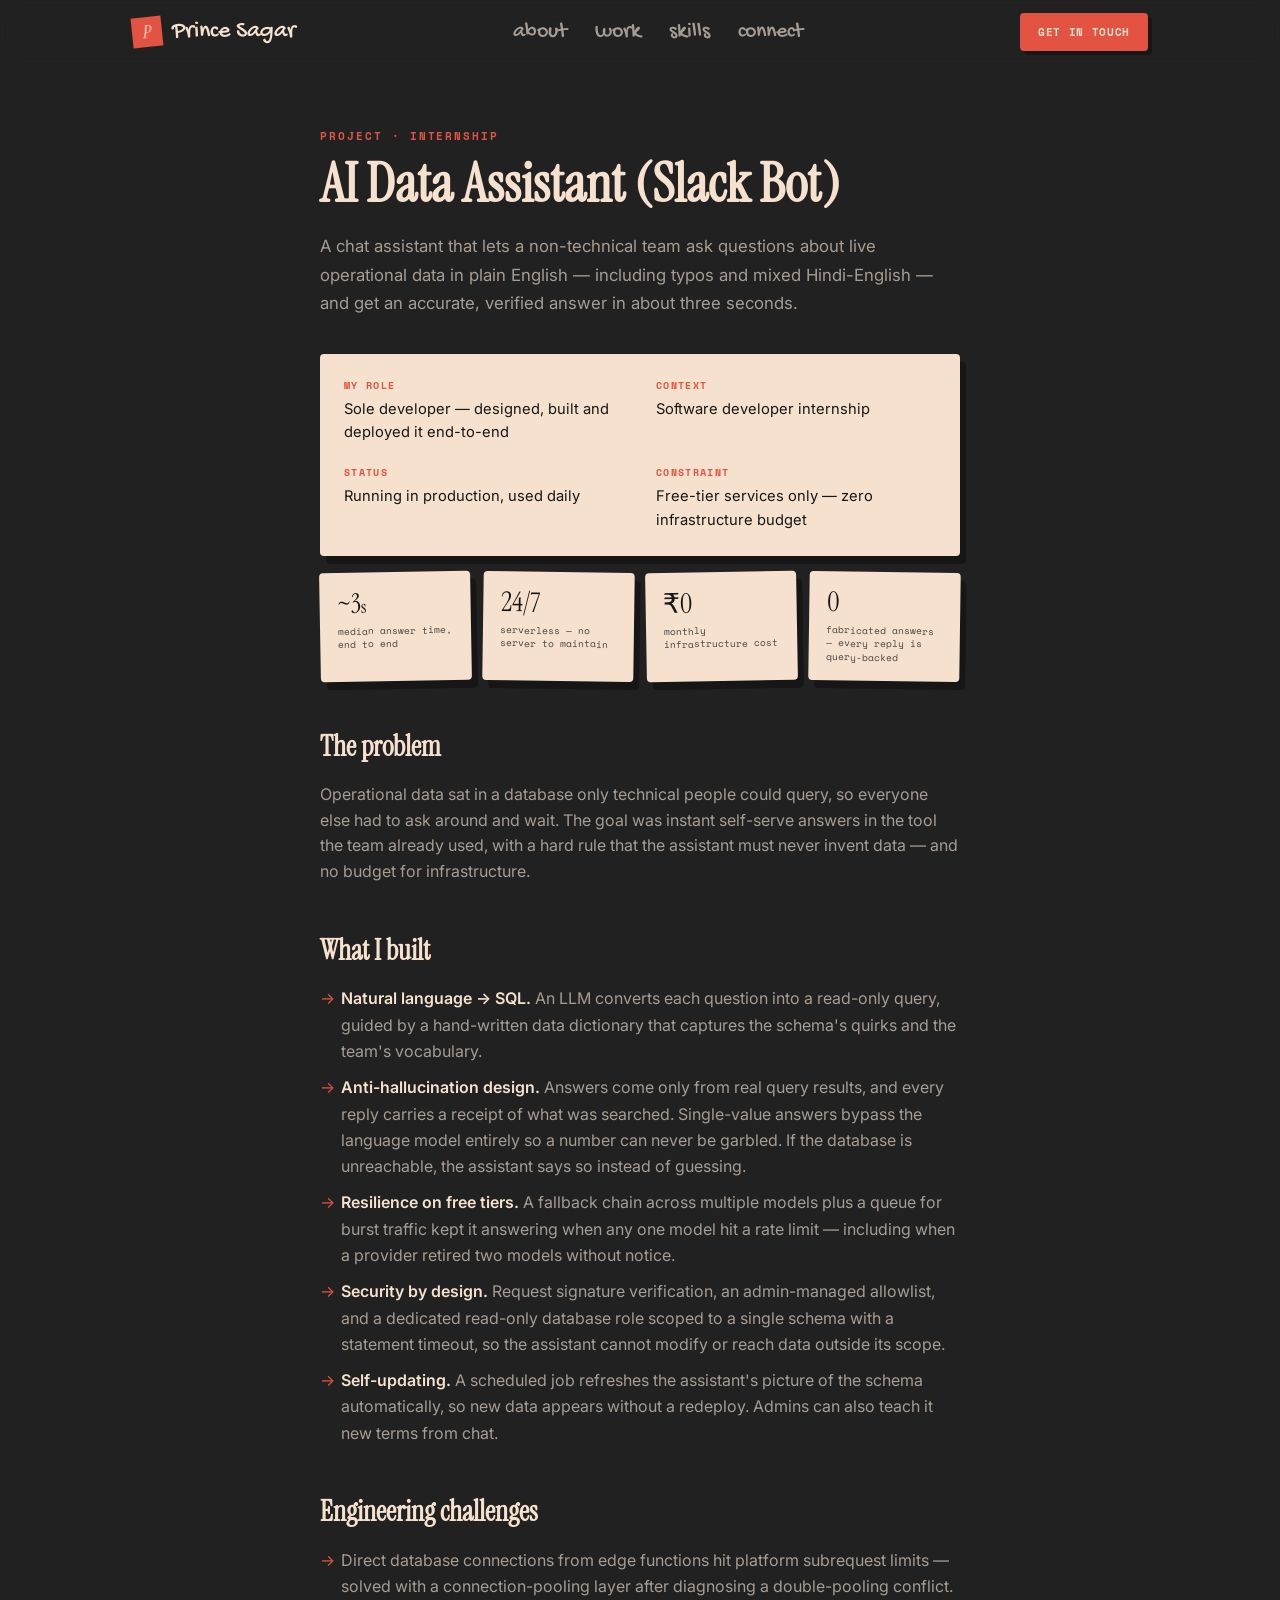
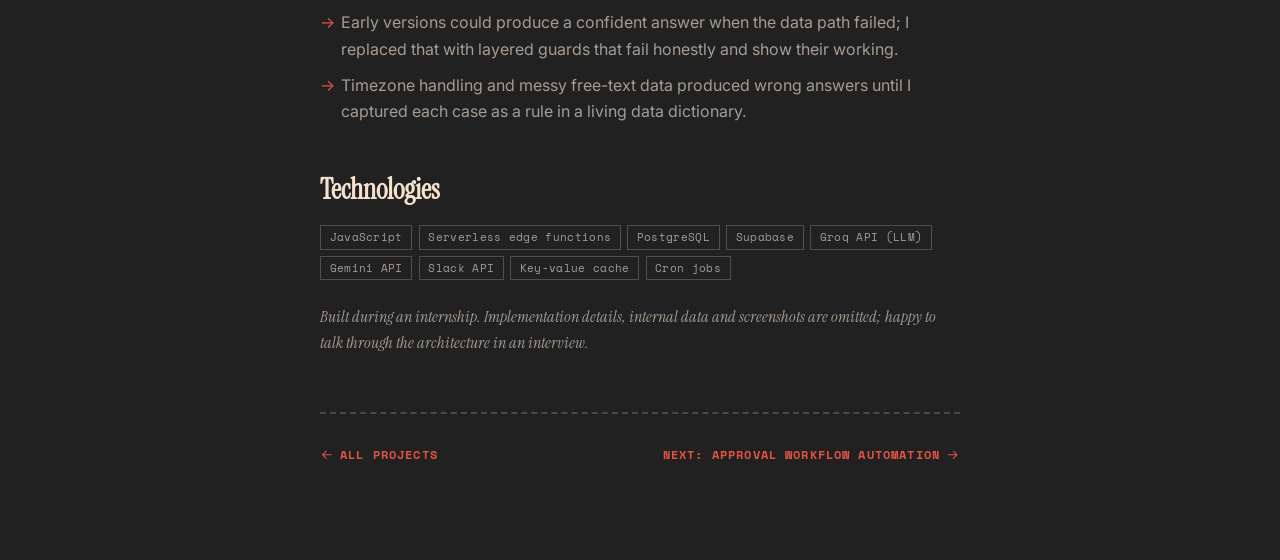
==== commit bf636b68: "Redesign: paper-and-stamps art direction New visual language inspired by a reference site the user s" ====
--- a/projects/ai-data-assistant.html
+++ b/projects/ai-data-assistant.html
@@ -6,7 +6,7 @@
   <title>AI Data Assistant (Slack Bot) — Prince Sagar</title>
   <meta name="description" content="A chat assistant that turns plain-English questions into live database queries and returns verified answers in about three seconds — built with LLM APIs, PostgreSQL and a serverless backend.">
   <meta name="author" content="Prince Sagar">
-  <meta name="theme-color" content="#07090f">
+  <meta name="theme-color" content="#212121">
   <meta property="og:type" content="article">
   <meta property="og:title" content="AI Data Assistant (Slack Bot) — Prince Sagar">
   <meta property="og:description" content="Plain-English questions → verified database answers in ~3 seconds, running 24/7 on a free serverless stack.">
@@ -14,25 +14,25 @@
   <meta property="og:image" content="https://sagarprince05.github.io/assets/og.png">
   <meta name="twitter:card" content="summary_large_image">
   <link rel="canonical" href="https://sagarprince05.github.io/projects/ai-data-assistant.html">
-  <link rel="icon" href="../assets/favicon.svg?v=20260928" type="image/svg+xml">
+  <link rel="icon" href="../assets/favicon.svg?v=20260929" type="image/svg+xml">
   <link rel="preconnect" href="https://fonts.googleapis.com">
   <link rel="preconnect" href="https://fonts.gstatic.com" crossorigin>
-  <link href="https://fonts.googleapis.com/css2?family=Inter:wght@400;500;600;700&family=Instrument+Serif:ital@0;1&display=swap" rel="stylesheet">
-  <link rel="stylesheet" href="../styles.css?v=20260928">
+  <link href="https://fonts.googleapis.com/css2?family=Inter:wght@400;500;600;700&family=Instrument+Serif:ital@0;1&family=Space+Mono:wght@400;700&family=Gochi+Hand&display=swap" rel="stylesheet">
+  <link rel="stylesheet" href="../styles.css?v=20260929">
 </head>
 <body>
   <a class="skip-link" href="#content">Skip to content</a>
   <header class="site-header">
     <div class="container nav-bar">
-      <a class="brand" href="../index.html">Prince Sagar</a>
+      <a class="brand" href="../index.html"><span class="seal" aria-hidden="true">P</span>Prince Sagar</a>
       <nav class="nav-links" aria-label="Primary">
-        <a href="../index.html#skills">Skills</a>
-        <a href="../index.html#work">Projects</a>
-        <a href="../index.html#background">Experience</a>
-        <a href="../index.html#contact">Contact</a>
+        <a href="../index.html#about">about</a>
+        <a href="../index.html#work">work</a>
+        <a href="../index.html#skills">skills</a>
+        <a href="../index.html#contact">connect</a>
       </nav>
       <div class="nav-actions">
-        <a class="btn btn-dark" href="mailto:prince.nbt05@gmail.com">Get in touch</a>
+        <a class="btn btn-accent" href="mailto:prince.nbt05@gmail.com">Get in touch</a>
         <button class="nav-toggle" type="button" aria-label="Open menu" aria-expanded="false" aria-controls="nav-panel">
           <svg class="icon-open" viewBox="0 0 24 24" fill="none" stroke="currentColor" stroke-width="2" stroke-linecap="round" aria-hidden="true"><path d="M4 7h16M4 12h16M4 17h16"/></svg>
           <svg class="icon-close" viewBox="0 0 24 24" fill="none" stroke="currentColor" stroke-width="2" stroke-linecap="round" aria-hidden="true"><path d="M6 6l12 12M18 6 6 18"/></svg>
@@ -40,10 +40,10 @@
       </div>
     </div>
     <nav class="container nav-panel" id="nav-panel" aria-label="Mobile">
-      <a href="../index.html#skills">Skills</a>
-      <a href="../index.html#work">Projects</a>
-      <a href="../index.html#background">Experience</a>
-      <a href="../index.html#contact">Contact</a>
+      <a href="../index.html#about">about</a>
+      <a href="../index.html#work">work</a>
+      <a href="../index.html#skills">skills</a>
+      <a href="../index.html#contact">connect</a>
     </nav>
   </header>
 
@@ -54,7 +54,7 @@
         <h1 class="case-title">AI Data Assistant (Slack Bot)</h1>
         <p class="case-lede">A chat assistant that lets a non-technical team ask questions about live operational data in plain English — including typos and mixed Hindi-English — and get an accurate, verified answer in about three seconds.</p>
 
-        <dl class="case-meta">
+        <dl class="paper case-meta">
           <div><dt>My role</dt><dd>Sole developer — designed, built and deployed it end-to-end</dd></div>
           <div><dt>Context</dt><dd>Software developer internship</dd></div>
           <div><dt>Status</dt><dd>Running in production, used daily</dd></div>
@@ -62,10 +62,10 @@
         </dl>
 
         <ul class="stats" aria-label="Highlights">
-          <li class="stat"><div class="stat-value">~3<small>s</small></div><div class="stat-label">median answer time, end to end</div></li>
-          <li class="stat"><div class="stat-value">24/7</div><div class="stat-label">serverless — no server to maintain</div></li>
-          <li class="stat"><div class="stat-value">₹0</div><div class="stat-label">monthly infrastructure cost</div></li>
-          <li class="stat"><div class="stat-value">0</div><div class="stat-label">fabricated answers — every reply is query-backed</div></li>
+          <li class="paper stat"><div class="stat-value">~3<small>s</small></div><div class="stat-label">median answer time, end to end</div></li>
+          <li class="paper stat"><div class="stat-value">24/7</div><div class="stat-label">serverless — no server to maintain</div></li>
+          <li class="paper stat"><div class="stat-value">₹0</div><div class="stat-label">monthly infrastructure cost</div></li>
+          <li class="paper stat"><div class="stat-value">0</div><div class="stat-label">fabricated answers — every reply is query-backed</div></li>
         </ul>
       </header>
 
@@ -110,6 +110,6 @@
     </article>
   </main>
 
-  <script src="../script.js?v=20260928" defer></script>
+  <script src="../script.js?v=20260929" defer></script>
 </body>
 </html>
--- a/styles.css
+++ b/styles.css
@@ -1,51 +1,35 @@
 /* ==========================================================================
-   Prince Sagar — Forward Deployed Engineer portfolio
-   "Midnight" palette: near-black navy, deep blue glows, white type,
-   mint accent, aurora gradient for feature blocks. Tokens live in :root.
+   Prince Sagar — portfolio
+   "Paper & stamps": charcoal ground, coral ink, cream paper artifacts.
+   All artwork is CSS/SVG drawn in-house. Tokens live in :root.
    ========================================================================== */
 
 /* ---------- Tokens ---------- */
 :root {
-  --font-sans: 'Inter', ui-sans-serif, system-ui, -apple-system, 'Segoe UI', Roboto, 'Helvetica Neue', Arial, sans-serif;
+  --font-sans: 'Inter', ui-sans-serif, system-ui, -apple-system, 'Segoe UI', Roboto, sans-serif;
   --font-serif: 'Instrument Serif', Georgia, 'Times New Roman', serif;
-  --font-mono: ui-monospace, SFMono-Regular, Menlo, Consolas, monospace;
-
-  --bg: #07090f;
-  --surface: #0f141c;
-  --surface-2: #161d28;
-  --surface-3: #1e2734;
-  --ink: #f4f6fa;
-  --text: #b6bfcc;
-  --muted: #7d8794;
-  --line: rgba(255, 255, 255, 0.08);
-  --line-strong: rgba(255, 255, 255, 0.16);
-
-  --accent: #8fe3c2;          /* mint */
-  --accent-bright: #b3f0d8;
-  --accent-deep: #5fcaa4;
-  --accent-soft: rgba(143, 227, 194, 0.14);
-  --blue: #2f6bff;
-  --blue-soft: rgba(47, 107, 255, 0.35);
-  --magenta: #ff3ea5;
-  --violet: #7c3aed;
-  --teal: #14b8a6;
-  --on-accent: #0b0d12;
-
-  --aurora:
-    radial-gradient(60% 80% at 8% 20%, rgba(143, 227, 194, 0.22) 0%, rgba(143, 227, 194, 0) 60%),
-    radial-gradient(55% 70% at 45% 10%, rgba(255, 62, 165, 0.26) 0%, rgba(255, 62, 165, 0) 60%),
-    radial-gradient(50% 80% at 60% 90%, rgba(124, 58, 237, 0.38) 0%, rgba(124, 58, 237, 0) 60%),
-    radial-gradient(60% 70% at 95% 30%, rgba(20, 184, 166, 0.28) 0%, rgba(20, 184, 166, 0) 60%),
-    linear-gradient(135deg, #0f0d1c 0%, #140f26 50%, #0a1a1f 100%);
-
-  --radius-xl: 28px;
-  --radius-lg: 20px;
-  --radius-md: 14px;
-  --shadow-sm: 0 1px 2px rgba(0, 0, 0, 0.3), 0 10px 30px -18px rgba(0, 0, 0, 0.6);
-  --shadow-md: 0 2px 4px rgba(0, 0, 0, 0.3), 0 18px 40px -20px rgba(0, 0, 0, 0.7);
-  --shadow-lg: 0 30px 70px -30px rgba(0, 0, 0, 0.8);
+  --font-mono: 'Space Mono', ui-monospace, SFMono-Regular, Menlo, Consolas, monospace;
+  --font-hand: 'Gochi Hand', 'Comic Sans MS', cursive;
+
+  --bg: #212121;
+  --bg-deep: #171717;
+  --paper: #f5e1cd;
+  --paper-2: #f5ece3;
+  --paper-edge: #d4c2b2;
+  --ink: #171717;
+  --ink-soft: #4a4340;
+  --accent: #e35342;
+  --accent-deep: #c33f30;
+  --accent-soft: rgba(227, 83, 66, 0.14);
+  --on-dark: #f5ece3;
+  --on-dark-muted: #a79c93;
+
+  --radius: 4px;
+  --shadow-paper: 6px 8px 0 rgba(0, 0, 0, 0.35);
+  --shadow-lift: 10px 14px 0 rgba(0, 0, 0, 0.4);
   --ease: cubic-bezier(0.2, 0.8, 0.2, 1);
-  --max-w: 1200px;
+  --max-w: 1080px;
+  --rail: 72px;
 }
 
 /* ---------- Reset & base ---------- */
@@ -56,474 +40,495 @@
   font-family: var(--font-sans);
   font-size: 1rem;
   line-height: 1.6;
-  color: var(--text);
+  color: var(--on-dark);
   background: var(--bg);
   -webkit-font-smoothing: antialiased;
   -moz-osx-font-smoothing: grayscale;
-}
-::selection { background: var(--accent); color: var(--on-accent); }
+  overflow-x: hidden;
+}
+::selection { background: var(--accent); color: var(--paper); }
 img, svg { display: block; max-width: 100%; }
 a { color: inherit; text-decoration: none; }
 ul, ol { list-style: none; margin: 0; padding: 0; }
 h1, h2, h3, h4, p, dl, dd, figure { margin: 0; }
 button { font: inherit; color: inherit; background: none; border: 0; cursor: pointer; }
-:focus-visible { outline: 2px solid var(--accent); outline-offset: 3px; border-radius: 6px; }
-em { font-family: var(--font-serif); font-style: italic; font-weight: 400; }
+:focus-visible { outline: 2px solid var(--accent); outline-offset: 3px; }
+em { font-family: var(--font-serif); font-style: italic; }
 ::-webkit-scrollbar { width: 12px; }
-::-webkit-scrollbar-track { background: var(--bg); }
-::-webkit-scrollbar-thumb { background: #2a3342; border: 3px solid var(--bg); border-radius: 10px; }
+::-webkit-scrollbar-track { background: var(--bg-deep); }
+::-webkit-scrollbar-thumb { background: var(--accent); border: 3px solid var(--bg-deep); border-radius: 10px; }
 
 .container { max-width: var(--max-w); margin: 0 auto; padding-inline: 1.25rem; }
 @media (min-width: 768px) { .container { padding-inline: 2rem; } }
 
 .skip-link {
   position: absolute; left: 1rem; top: -100%; z-index: 100;
-  padding: 0.75rem 1rem; background: var(--accent); color: var(--on-accent); font-weight: 600; border-radius: 999px;
+  padding: 0.75rem 1rem; background: var(--accent); color: var(--paper); font-weight: 600; border-radius: var(--radius);
 }
 .skip-link:focus { top: 1rem; }
 
-/* ---------- Type helpers ---------- */
-.eyebrow { font-family: var(--font-serif); font-style: italic; font-size: 1.05rem; color: var(--accent); }
-.eyebrow::before { content: '/ '; }
-.h2 {
-  margin-top: 0.35rem;
-  font-size: clamp(1.75rem, 3.6vw, 2.5rem);
-  font-weight: 600; letter-spacing: -0.025em; line-height: 1.1; color: var(--ink);
-}
-.section-head { text-align: center; max-width: 42rem; margin: 0 auto 2.5rem; }
-.section-head p { margin-top: 0.85rem; color: var(--muted); }
-.section { padding-block: 4rem; }
-@media (min-width: 768px) { .section { padding-block: 6rem; } }
-
-/* ---------- Buttons & pills ---------- */
-.btn {
-  display: inline-flex; align-items: center; justify-content: center; gap: 0.5rem;
-  min-height: 3rem; padding: 0.75rem 1.4rem;
-  font-size: 0.95rem; font-weight: 600; border-radius: 999px; border: 1px solid transparent;
-  transition: transform 0.2s var(--ease), background-color 0.2s var(--ease), color 0.2s var(--ease), box-shadow 0.2s var(--ease), border-color 0.2s var(--ease);
-}
-.btn:hover { transform: translateY(-2px); }
-.btn:active { transform: translateY(0); }
-.btn svg { width: 1rem; height: 1rem; }
-.btn-dark { background: var(--accent); color: var(--on-accent); box-shadow: 0 10px 30px -12px rgba(143, 227, 194, 0.55); }
-.btn-dark:hover { background: var(--accent-bright); }
-.btn-lime { background: var(--accent); color: var(--on-accent); }
-.btn-lime:hover { background: var(--accent-bright); }
-.btn-ghost { background: transparent; color: var(--ink); border-color: var(--line-strong); }
-.btn-ghost:hover { background: rgba(255, 255, 255, 0.06); }
-.btn-light { background: rgba(255, 255, 255, 0.08); color: var(--ink); border-color: var(--line-strong); -webkit-backdrop-filter: blur(8px); backdrop-filter: blur(8px); }
-.btn-light:hover { background: rgba(255, 255, 255, 0.14); }
-
-.pill {
-  display: inline-flex; align-items: center; gap: 0.5rem;
-  padding: 0.5rem 0.95rem; font-size: 0.85rem; font-weight: 500;
-  color: var(--ink); background: rgba(255, 255, 255, 0.06); border: 1px solid var(--line-strong); border-radius: 999px;
-  -webkit-backdrop-filter: blur(8px); backdrop-filter: blur(8px);
-}
-.pill .dot { width: 0.5rem; height: 0.5rem; border-radius: 999px; background: #34d399; box-shadow: 0 0 0 0 rgba(52, 211, 153, 0.6); animation: pulse 2.2s infinite; }
-@keyframes pulse { 0% { box-shadow: 0 0 0 0 rgba(52, 211, 153, 0.6); } 70% { box-shadow: 0 0 0 8px rgba(52, 211, 153, 0); } 100% { box-shadow: 0 0 0 0 rgba(52, 211, 153, 0); } }
-
-.tags { display: flex; flex-wrap: wrap; gap: 0.5rem; }
-.tags li {
-  padding: 0.3rem 0.7rem; font-size: 0.75rem; font-weight: 500; line-height: 1.5;
-  color: var(--ink); background: var(--surface-3); border-radius: 999px;
-}
+/* ---------- Decorative stamp rails (desktop only) ---------- */
+.rail {
+  position: fixed; top: 0; bottom: 0; width: var(--rail);
+  display: none; z-index: 1; pointer-events: none;
+  overflow: hidden;
+}
+.rail-l { left: 0; }
+.rail-r { right: 0; }
+.rail-track { display: flex; flex-direction: column; gap: 14px; padding: 14px 0; animation: railScroll 110s linear infinite; }
+.rail-r .rail-track { animation-direction: reverse; }
+@keyframes railScroll { to { transform: translateY(-50%); } }
+.stamp {
+  position: relative;
+  width: 50px; height: 50px; flex: none; margin: 0 auto;
+  display: grid; place-items: center;
+  background: var(--accent); color: var(--paper);
+  opacity: 0.85;
+}
+/* inner dashed ring reads as a postage stamp without masking the artwork */
+.stamp::after {
+  content: ''; position: absolute; inset: 4px;
+  border: 1.5px dashed rgba(245, 225, 205, 0.65);
+}
+.stamp svg { width: 24px; height: 24px; position: relative; }
+.stamp.alt { background: transparent; color: var(--accent); box-shadow: inset 0 0 0 2px var(--accent); }
+.stamp.alt::after { border-color: rgba(227, 83, 66, 0.5); }
+@media (min-width: 1280px) { .rail { display: block; } }
 
 /* ---------- Header / nav ---------- */
 .site-header {
   position: sticky; top: 0; z-index: 40;
-  background: rgba(7, 9, 15, 0.7);
-  -webkit-backdrop-filter: blur(14px); backdrop-filter: blur(14px);
-  border-bottom: 1px solid transparent; transition: border-color 0.2s;
-}
-.site-header.is-scrolled { border-bottom-color: var(--line); }
-.nav-bar { display: flex; align-items: center; justify-content: space-between; gap: 1rem; height: 4.25rem; }
-.brand { font-family: var(--font-serif); font-style: italic; font-size: 1.5rem; color: var(--ink); letter-spacing: -0.01em; }
+  background: rgba(33, 33, 33, 0.85);
+  -webkit-backdrop-filter: blur(10px); backdrop-filter: blur(10px);
+}
+.nav-bar { display: flex; align-items: center; justify-content: space-between; gap: 1rem; min-height: 4rem; }
+.brand { display: inline-flex; align-items: center; gap: 0.6rem; font-family: var(--font-hand); font-size: 1.5rem; color: var(--paper); }
+.brand .seal {
+  width: 1.9rem; height: 1.9rem; display: grid; place-items: center;
+  background: var(--accent); color: var(--paper);
+  font-family: var(--font-serif); font-style: italic; font-size: 1.05rem;
+  transform: rotate(-6deg);
+}
 .nav-links { display: none; }
 .nav-actions { display: flex; align-items: center; gap: 0.5rem; }
-.nav-actions .btn { min-height: 2.5rem; padding: 0.5rem 1.1rem; font-size: 0.875rem; }
 .nav-toggle {
   display: inline-flex; align-items: center; justify-content: center;
-  width: 2.5rem; height: 2.5rem; border-radius: 999px; border: 1px solid var(--line-strong); background: var(--surface); color: var(--ink);
-}
-.nav-toggle svg { width: 1.125rem; height: 1.125rem; }
+  width: 2.5rem; height: 2.5rem; color: var(--paper); box-shadow: inset 0 0 0 2px rgba(245, 236, 227, 0.3);
+}
+.nav-toggle svg { width: 1.15rem; height: 1.15rem; }
 .nav-toggle .icon-close { display: none; }
 .site-header.nav-open .nav-toggle .icon-open { display: none; }
 .site-header.nav-open .nav-toggle .icon-close { display: block; }
-.nav-panel { display: none; padding: 0.5rem 0 1rem; }
+.nav-panel { display: none; padding: 0.25rem 0 1rem; }
 .site-header.nav-open .nav-panel { display: block; }
-.nav-panel a { display: block; padding: 0.75rem 0.25rem; font-weight: 600; color: var(--ink); border-bottom: 1px solid var(--line); }
-
+.nav-panel a {
+  display: block; padding: 0.7rem 0.25rem; font-family: var(--font-hand); font-size: 1.25rem;
+  color: var(--paper); border-bottom: 1px dashed rgba(245, 236, 227, 0.2);
+}
+
+@media (min-width: 860px) {
+  .nav-links { display: flex; gap: 1.75rem; }
+  .nav-links a {
+    position: relative; font-family: var(--font-hand); font-size: 1.35rem; color: var(--on-dark-muted);
+    transition: color 0.2s var(--ease);
+  }
+  .nav-links a::after {
+    content: ''; position: absolute; left: 0; right: 0; bottom: -0.35rem; height: 2px;
+    background: var(--accent); transform: scaleX(0); transform-origin: left;
+    transition: transform 0.25s var(--ease);
+  }
+  .nav-links a:hover, .nav-links a.is-active { color: var(--paper); }
+  .nav-links a:hover::after, .nav-links a.is-active::after { transform: scaleX(1); }
+  .nav-toggle, .nav-panel { display: none !important; }
+}
+
+/* ---------- Buttons ---------- */
+.btn {
+  display: inline-flex; align-items: center; justify-content: center; gap: 0.5rem;
+  min-height: 2.9rem; padding: 0.7rem 1.35rem;
+  font-family: var(--font-mono); font-size: 0.82rem; font-weight: 700;
+  letter-spacing: 0.06em; text-transform: uppercase;
+  border-radius: var(--radius); border: 2px solid transparent;
+  transition: transform 0.15s var(--ease), box-shadow 0.15s var(--ease), background-color 0.2s var(--ease), color 0.2s var(--ease);
+}
+.btn svg { width: 0.95rem; height: 0.95rem; }
+.btn-accent { background: var(--accent); color: var(--paper); box-shadow: 4px 4px 0 var(--bg-deep); }
+.btn-accent:hover { transform: translate(-2px, -2px); box-shadow: 6px 6px 0 var(--bg-deep); }
+.btn-paper { background: var(--paper); color: var(--ink); box-shadow: 4px 4px 0 var(--accent); }
+.btn-paper:hover { transform: translate(-2px, -2px); box-shadow: 6px 6px 0 var(--accent); }
+.btn-outline { color: var(--paper); border-color: rgba(245, 236, 227, 0.35); }
+.btn-outline:hover { border-color: var(--accent); color: var(--accent); }
+.btn-outline.is-copied { border-color: var(--accent); color: var(--accent); }
+.nav-actions .btn { min-height: 2.4rem; padding: 0.45rem 1rem; font-size: 0.7rem; }
+
+/* ---------- Type helpers ---------- */
+.eyebrow {
+  font-family: var(--font-mono); font-size: 0.72rem; font-weight: 700;
+  letter-spacing: 0.18em; text-transform: uppercase; color: var(--accent);
+}
+.display {
+  font-family: var(--font-serif); font-weight: 400; line-height: 1.02;
+  letter-spacing: -0.015em; color: var(--paper);
+}
+.section { padding-block: 4rem; position: relative; z-index: 2; }
+@media (min-width: 768px) { .section { padding-block: 6rem; } }
+.section-head { text-align: center; max-width: 46rem; margin: 0 auto 3rem; }
+.section-head .display { font-size: clamp(2rem, 5vw, 3.25rem); margin-top: 0.5rem; }
+.section-head p { margin-top: 1rem; color: var(--on-dark-muted); }
+
+/* Hand-drawn divider */
+.rule { display: block; width: 100%; max-width: 14rem; height: 12px; margin: 1.25rem auto 0; color: var(--accent); }
+
+/* ---------- Hero ---------- */
+.hero { padding: 3rem 0 1rem; text-align: center; position: relative; z-index: 2; }
+@media (min-width: 768px) { .hero { padding: 4.5rem 0 1.5rem; } }
+
+.hero-seal {
+  width: 92px; height: 116px; margin: 0 auto 1.75rem;
+  display: grid; place-items: center; gap: 0.15rem;
+  background: var(--accent); color: var(--paper);
+  transform: rotate(-2deg);
+  box-shadow: 5px 6px 0 rgba(0, 0, 0, 0.35);
+}
+.hero-seal .glyph { font-family: var(--font-serif); font-style: italic; font-size: 2.6rem; line-height: 1; }
+.hero-seal .sub { font-family: var(--font-mono); font-size: 0.5rem; letter-spacing: 0.16em; text-transform: uppercase; }
+
+.hero-title { font-size: clamp(2.4rem, 8vw, 5.5rem); }
+.hero-title .l1 { display: block; font-family: var(--font-hand); font-size: 0.42em; color: var(--accent); letter-spacing: 0.01em; }
+.hero-title .l2 { display: block; }
+.hero-blurb {
+  max-width: 34rem; margin: 1.5rem auto 0;
+  font-size: 1.02rem; line-height: 1.65; color: var(--on-dark-muted);
+}
+.hero-blurb strong { color: var(--paper); font-weight: 600; }
+.hero-actions { display: flex; flex-wrap: wrap; justify-content: center; gap: 0.75rem; margin-top: 2rem; }
+.hero-note {
+  display: inline-flex; align-items: center; gap: 0.5rem; margin-top: 2rem;
+  font-family: var(--font-mono); font-size: 0.72rem; letter-spacing: 0.08em;
+  text-transform: uppercase; color: var(--on-dark-muted);
+}
+.hero-note .dot { width: 0.5rem; height: 0.5rem; border-radius: 999px; background: var(--accent); animation: blink 2s steps(2) infinite; }
+@keyframes blink { 50% { opacity: 0.25; } }
+
+/* ---------- Ticker ---------- */
+.ticker {
+  overflow: hidden; padding: 1rem 0; position: relative; z-index: 2;
+  border-top: 2px solid var(--accent); border-bottom: 2px solid var(--accent);
+  background: var(--bg-deep);
+}
+.ticker-track { display: flex; gap: 2.5rem; width: max-content; animation: tick 40s linear infinite; }
+.ticker-track span {
+  font-family: var(--font-mono); font-size: 0.8rem; font-weight: 700; letter-spacing: 0.1em;
+  text-transform: uppercase; color: var(--paper); white-space: nowrap;
+}
+.ticker-track span::after { content: '✦'; margin-left: 2.5rem; color: var(--accent); }
+@keyframes tick { to { transform: translateX(-50%); } }
+
+/* ---------- Paper sheet (shared artifact surface) ---------- */
+.paper {
+  position: relative;
+  background: var(--paper);
+  color: var(--ink);
+  box-shadow: var(--shadow-paper);
+  border-radius: var(--radius);
+}
+/* torn/perforated top+bottom edge */
+.paper.perf::before, .paper.perf::after {
+  content: ''; position: absolute; left: 0; right: 0; height: 8px;
+  background-image: radial-gradient(circle at 6px 0, var(--bg) 5px, transparent 5.5px);
+  background-size: 12px 8px;
+}
+.paper.perf::before { top: 0; }
+.paper.perf::after { bottom: 0; transform: rotate(180deg); }
+
+/* ---------- About ---------- */
+.about-wrap { display: grid; gap: 2rem; align-items: start; }
+@media (min-width: 900px) { .about-wrap { grid-template-columns: 1.35fr 1fr; gap: 3rem; } }
+.about-statement {
+  font-family: var(--font-serif); font-size: clamp(1.5rem, 3.2vw, 2.3rem);
+  line-height: 1.25; color: var(--paper);
+}
+.about-statement em { color: var(--accent); }
+.about-statement .soft { color: var(--on-dark-muted); }
+.about-note {
+  margin-top: 1.5rem; font-family: var(--font-hand); font-size: 1.3rem;
+  color: var(--accent); transform: rotate(-1.5deg);
+}
+.chips { display: flex; flex-wrap: wrap; gap: 0.5rem; margin-top: 2rem; }
+.chip {
+  display: inline-flex; align-items: center; gap: 0.45rem;
+  padding: 0.35rem 0.75rem; font-family: var(--font-mono); font-size: 0.7rem;
+  letter-spacing: 0.04em; color: var(--paper);
+  box-shadow: inset 0 0 0 1px rgba(245, 236, 227, 0.25);
+}
+.chip i { width: 0.5rem; height: 0.5rem; background: var(--accent); display: inline-block; }
+
+/* Postcard stat block */
+.postcard { padding: 1.5rem; transform: rotate(1deg); }
+.postcard h3 {
+  font-family: var(--font-mono); font-size: 0.68rem; font-weight: 700;
+  letter-spacing: 0.16em; text-transform: uppercase; color: var(--accent);
+  padding-bottom: 0.75rem; border-bottom: 2px dashed var(--paper-edge);
+}
+.postcard dl { display: grid; gap: 0.9rem; margin-top: 1rem; }
+.postcard .row { display: flex; align-items: baseline; justify-content: space-between; gap: 1rem; }
+.postcard dt { font-size: 0.82rem; color: var(--ink-soft); }
+.postcard dd { font-family: var(--font-serif); font-size: 1.6rem; line-height: 1; color: var(--ink); }
+.postcard dd small { font-size: 0.6em; }
+.postcard .stamp-mark {
+  position: absolute; right: -0.6rem; bottom: -0.8rem;
+  width: 74px; height: 74px; display: grid; place-items: center; text-align: center;
+  color: var(--accent); box-shadow: inset 0 0 0 3px var(--accent);
+  font-family: var(--font-mono); font-size: 0.52rem; font-weight: 700;
+  letter-spacing: 0.1em; text-transform: uppercase; line-height: 1.3;
+  transform: rotate(-12deg); opacity: 0.85; background: var(--paper);
+}
+
+/* ---------- Work: paper artifacts ---------- */
+.work-list { display: grid; gap: 3.5rem; }
+@media (min-width: 900px) { .work-list { gap: 5rem; } }
+
+.entry { display: grid; gap: 1.75rem; align-items: start; }
 @media (min-width: 900px) {
-  .nav-links {
-    display: flex; gap: 0.25rem; padding: 0.3rem;
-    background: rgba(255, 255, 255, 0.05); border: 1px solid var(--line); border-radius: 999px;
-  }
-  .nav-links a {
-    padding: 0.45rem 0.95rem; font-size: 0.875rem; font-weight: 500; color: var(--text); border-radius: 999px;
-    transition: background-color 0.2s, color 0.2s;
-  }
-  .nav-links a:hover, .nav-links a.is-active { background: var(--ink); color: var(--bg); }
-  .nav-toggle, .nav-panel { display: none !important; }
-}
-
-/* ---------- Hero ---------- */
-.hero { padding-top: 0.5rem; }
-.hero-card {
-  position: relative; overflow: hidden;
-  display: grid; gap: 2rem;
-  padding: 2rem 1.5rem 1.5rem;
-  border-radius: var(--radius-xl);
-  border: 1px solid var(--line);
-  background:
-    radial-gradient(45% 60% at 85% 45%, rgba(47, 107, 255, 0.55) 0%, rgba(47, 107, 255, 0) 65%),
-    radial-gradient(40% 50% at 15% 90%, rgba(47, 107, 255, 0.25) 0%, rgba(47, 107, 255, 0) 60%),
-    linear-gradient(160deg, #0d1522 0%, #0a101a 55%, #070b12 100%);
-}
-.hero-copy { display: grid; gap: 1.25rem; justify-items: start; max-width: 36rem; }
-.hero-title { color: var(--ink); line-height: 0.98; }
-.hero-title .line1 { display: block; font-size: clamp(2.2rem, 4.8vw, 3.6rem); font-weight: 600; letter-spacing: -0.035em; }
-.hero-title .line2 {
-  display: block; margin-top: 0.06em;
-  font-family: var(--font-serif); font-style: italic; font-weight: 400;
-  font-size: clamp(2.5rem, 5.8vw, 4.6rem); letter-spacing: -0.02em;
-  color: var(--accent);
-  text-shadow: 0 0 40px rgba(143, 227, 194, 0.25);
-}
-.hero-blurb { max-width: 30rem; font-size: 1.05rem; line-height: 1.6; color: var(--text); }
-.hero-actions { display: flex; flex-wrap: wrap; gap: 0.6rem; }
-.hero-proof { display: flex; align-items: center; gap: 0.75rem; max-width: 26rem; margin-top: 0.25rem; font-size: 0.85rem; line-height: 1.45; color: var(--muted); }
-.hero-proof strong { color: var(--ink); font-weight: 600; }
-.hero-proof .stack { display: flex; flex-shrink: 0; }
-.hero-proof .stack span {
-  width: 1.9rem; height: 1.9rem; border-radius: 999px; border: 2px solid #0d1522; margin-left: -0.5rem;
-  display: grid; place-items: center; font-size: 0.65rem; font-weight: 700; color: #fff;
-}
-.hero-proof .stack span:first-child { margin-left: 0; }
-
-.hero-visual { display: flex; justify-content: center; align-items: end; }
-.portrait {
-  position: relative;
-  width: min(100%, 18rem);
-  aspect-ratio: 4 / 5;
-  overflow: hidden;
-  border-radius: 24px;
-  border: 1px solid rgba(255, 255, 255, 0.12);
-  background:
-    radial-gradient(70% 55% at 50% 45%, rgba(47, 107, 255, 0.55) 0%, rgba(47, 107, 255, 0) 70%),
-    linear-gradient(180deg, #141d2c 0%, #0b1120 100%);
-  box-shadow: var(--shadow-lg), 0 0 80px -20px rgba(47, 107, 255, 0.45);
-}
-.portrait img {
-  position: absolute; left: 50%; bottom: 0; transform: translateX(-50%);
-  width: 100%; height: auto;
-  filter: grayscale(1) contrast(1.05) brightness(1.02);   /* remove this line for a colour photo */
-}
-.portrait-tag {
-  position: absolute; left: 0.85rem; bottom: 0.85rem;
-  display: inline-flex; align-items: center; gap: 0.5rem;
-  padding: 0.35rem 0.75rem 0.35rem 0.4rem; font-size: 0.75rem; font-weight: 600; color: var(--ink);
-  background: rgba(7, 9, 15, 0.75); border: 1px solid var(--line-strong); border-radius: 999px;
-  -webkit-backdrop-filter: blur(8px); backdrop-filter: blur(8px);
-}
-.portrait-tag .mark {
-  width: 1.4rem; height: 1.4rem; border-radius: 999px; background: var(--accent); color: var(--on-accent);
-  display: grid; place-items: center; font-family: var(--font-serif); font-style: italic; font-size: 0.9rem;
-}
-
-@media (min-width: 900px) {
-  .hero-card {
-    grid-template-columns: minmax(0, 1.2fr) minmax(0, 0.8fr);
-    align-items: center; gap: 3rem; padding: 3.5rem 3.5rem; min-height: 34rem;
-  }
-  .hero-visual { justify-content: flex-end; }
-  .portrait { width: min(100%, 22rem); }
-}
-
-/* ---------- Marquee ---------- */
-.marquee { overflow: hidden; padding: 2rem 0 0.5rem; -webkit-mask-image: linear-gradient(90deg, transparent, #000 12%, #000 88%, transparent); mask-image: linear-gradient(90deg, transparent, #000 12%, #000 88%, transparent); }
-.marquee-track { display: flex; gap: 3rem; width: max-content; animation: marquee 45s linear infinite; }
-.marquee-track span { display: inline-flex; align-items: center; gap: 0.6rem; font-size: 1.05rem; font-weight: 600; color: #4b5563; letter-spacing: -0.01em; white-space: nowrap; }
-.marquee-track span::before { content: ''; width: 0.55rem; height: 0.55rem; border-radius: 3px; background: currentColor; opacity: 0.6; }
-@keyframes marquee { to { transform: translateX(-50%); } }
-
-/* ---------- Skills block (aurora) ---------- */
-.skills-block {
-  border-radius: var(--radius-xl);
-  background: var(--aurora);
-  border: 1px solid rgba(255, 255, 255, 0.08);
-  padding: 2rem 1.25rem;
-}
-@media (min-width: 768px) { .skills-block { padding: 3rem 2.5rem; } }
-.skills-head { text-align: center; max-width: 40rem; margin: 0 auto 2rem; }
-.skills-head p { margin-top: 0.75rem; color: rgba(255, 255, 255, 0.72); font-size: 0.95rem; }
-.skills-head .eyebrow { color: rgba(255, 255, 255, 0.8); }
-.skills-head .h2 { color: #fff; }
-
-.skills-grid { display: grid; gap: 0.85rem; grid-template-columns: minmax(0, 1fr); }
-@media (min-width: 560px)  { .skills-grid { grid-template-columns: repeat(2, minmax(0, 1fr)); } }
+  .entry { grid-template-columns: minmax(0, 1fr) minmax(0, 1.1fr); gap: 3rem; }
+  .entry:nth-child(even) .entry-art { order: 2; }
+}
+
+/* left: the artifact */
+.entry-art { display: flex; justify-content: center; }
+.artifact { width: 100%; max-width: 21rem; padding: 1.4rem 1.3rem; transition: transform 0.35s var(--ease), box-shadow 0.35s var(--ease); }
+.entry:hover .artifact { transform: translateY(-5px) rotate(0deg); box-shadow: var(--shadow-lift); }
+.artifact.tilt-a { transform: rotate(-2deg); }
+.artifact.tilt-b { transform: rotate(1.8deg); }
+.artifact.tilt-c { transform: rotate(-1.2deg); }
+
+.art-icons { display: flex; gap: 0.7rem; color: var(--ink); opacity: 0.75; }
+.art-icons svg { width: 1.4rem; height: 1.4rem; }
+.art-title { font-family: var(--font-mono); font-size: 1.45rem; font-weight: 700; letter-spacing: -0.02em; margin-top: 0.9rem; color: var(--ink); }
+.art-sub { font-family: var(--font-mono); font-size: 0.76rem; line-height: 1.6; color: var(--ink-soft); margin-top: 0.4rem; }
+.barcode {
+  height: 44px; margin-top: 1.1rem;
+  background: repeating-linear-gradient(90deg, var(--ink) 0 2px, transparent 2px 4px, var(--ink) 4px 5px, transparent 5px 9px, var(--ink) 9px 12px, transparent 12px 14px);
+}
+.barcode-num { font-family: var(--font-mono); font-size: 0.64rem; letter-spacing: 0.22em; color: var(--ink-soft); margin-top: 0.3rem; }
+.art-divider { height: 0; border-top: 2px dashed var(--paper-edge); margin: 1.1rem 0; }
+.art-meta { display: flex; justify-content: space-between; gap: 0.75rem; font-family: var(--font-mono); font-size: 0.62rem; letter-spacing: 0.12em; text-transform: uppercase; color: var(--ink-soft); }
+
+/* ticket variant */
+.artifact.ticket { max-width: 21rem; }
+.ticket-head { display: flex; align-items: baseline; justify-content: space-between; gap: 1rem; }
+.ticket-head .admit { font-family: var(--font-mono); font-size: 0.66rem; font-weight: 700; letter-spacing: 0.2em; color: var(--accent); }
+.ticket-seat { font-family: var(--font-mono); font-size: 0.6rem; letter-spacing: 0.1em; color: var(--ink-soft); }
+.ticket-stub { border-top: 2px dashed var(--paper-edge); margin-top: 1.1rem; padding-top: 0.8rem; display: flex; justify-content: space-between; gap: 1rem; }
+
+/* approved stamp */
+.approved {
+  position: absolute; right: 0.6rem; top: 0.6rem;
+  padding: 0.3rem 0.6rem; transform: rotate(-14deg);
+  color: var(--accent); box-shadow: inset 0 0 0 2.5px var(--accent);
+  font-family: var(--font-mono); font-size: 0.6rem; font-weight: 700; letter-spacing: 0.14em;
+}
+
+/* phone artifact */
+.art-phone { width: 96px; aspect-ratio: 9/17; margin: 0.5rem auto 0; background: var(--ink); border-radius: 12px; padding: 5px; }
+.art-phone .scr { height: 100%; border-radius: 8px; background: var(--paper-2); display: grid; grid-template-rows: 1fr auto; gap: 4px; padding: 8px 5px 5px; }
+.art-phone .apps { display: grid; grid-template-columns: repeat(3, 1fr); gap: 4px; align-content: start; }
+.art-phone .apps i { aspect-ratio: 1; background: var(--paper-edge); border-radius: 3px; }
+.art-phone .apps i:nth-child(2) { background: var(--accent); }
+.art-phone .dock { height: 12px; border-radius: 4px; background: var(--paper-edge); }
+
+/* meter artifact */
+.art-meter { display: grid; gap: 0.5rem; margin-top: 1rem; }
+.art-meter .m { display: grid; grid-template-columns: 1.1rem 1fr; gap: 0.5rem; align-items: center; font-family: var(--font-mono); font-size: 0.6rem; color: var(--ink-soft); }
+.art-meter .m b { display: block; height: 7px; background: var(--accent); }
+.art-meter .m:nth-child(2) b { width: 92%; }
+.art-meter .m:nth-child(3) b { width: 74%; }
+.art-meter .m:nth-child(4) b { width: 58%; background: var(--paper-edge); }
+.art-meter .m:nth-child(5) b { width: 38%; background: var(--paper-edge); }
+
+/* right: the copy */
+.entry-body { padding-top: 0.25rem; }
+.entry-kicker { font-family: var(--font-mono); font-size: 0.66rem; font-weight: 700; letter-spacing: 0.18em; text-transform: uppercase; color: var(--accent); }
+.entry-title { font-family: var(--font-serif); font-size: clamp(1.6rem, 3.4vw, 2.4rem); line-height: 1.08; color: var(--paper); margin-top: 0.4rem; }
+.entry-sum { margin-top: 0.85rem; font-size: 0.95rem; line-height: 1.65; color: var(--on-dark-muted); }
+.entry-learnt {
+  display: flex; gap: 0.6rem; margin-top: 1.1rem; padding-left: 0.9rem;
+  border-left: 3px solid var(--accent);
+  font-family: var(--font-hand); font-size: 1.25rem; line-height: 1.35; color: var(--paper);
+}
+.entry-role { margin-top: 1.1rem; font-size: 0.88rem; color: var(--paper); }
+.entry-role span {
+  display: inline-block; margin-right: 0.5rem; padding: 0.12rem 0.5rem;
+  font-family: var(--font-mono); font-size: 0.6rem; font-weight: 700; letter-spacing: 0.12em;
+  text-transform: uppercase; color: var(--accent); box-shadow: inset 0 0 0 1.5px var(--accent);
+}
+.entry-notable { margin-top: 1.4rem; }
+.entry-notable h4 { font-family: var(--font-mono); font-size: 0.62rem; font-weight: 700; letter-spacing: 0.16em; text-transform: uppercase; color: var(--on-dark-muted); }
+.entry-notable ul { display: grid; gap: 0.4rem; margin-top: 0.6rem; }
+.entry-notable li { position: relative; padding-left: 1.1rem; font-size: 0.88rem; line-height: 1.5; color: var(--on-dark); }
+.entry-notable li::before { content: '→'; position: absolute; left: 0; color: var(--accent); }
+.tags { display: flex; flex-wrap: wrap; gap: 0.4rem; margin-top: 1.25rem; }
+.tags li {
+  padding: 0.22rem 0.6rem; font-family: var(--font-mono); font-size: 0.66rem; letter-spacing: 0.03em;
+  color: var(--on-dark-muted); box-shadow: inset 0 0 0 1px rgba(245, 236, 227, 0.22);
+}
+.tags li.key { background: var(--accent); color: var(--paper); box-shadow: none; font-weight: 700; }
+.entry-links { display: flex; flex-wrap: wrap; gap: 1.25rem; margin-top: 1.25rem; }
+.entry-link {
+  display: inline-flex; align-items: center; gap: 0.35rem;
+  font-family: var(--font-mono); font-size: 0.72rem; font-weight: 700;
+  letter-spacing: 0.1em; text-transform: uppercase; color: var(--accent);
+  border-bottom: 2px solid transparent; padding-bottom: 2px;
+}
+.entry-link svg { width: 0.85rem; height: 0.85rem; transition: transform 0.2s var(--ease); }
+.entry-link:hover { border-bottom-color: var(--accent); }
+.entry-link:hover svg { transform: translate(2px, -2px); }
+
+/* ---------- Side quests ---------- */
+.quests { display: grid; gap: 1rem; }
+@media (min-width: 720px) { .quests { grid-template-columns: repeat(2, minmax(0, 1fr)); } }
+@media (min-width: 1000px) { .quests { grid-template-columns: repeat(3, minmax(0, 1fr)); } }
+.quest { padding: 1.35rem 1.25rem; }
+.quest:nth-child(3n+1) { transform: rotate(-1.2deg); }
+.quest:nth-child(3n+2) { transform: rotate(0.8deg); }
+.quest:nth-child(3n) { transform: rotate(-0.5deg); }
+.quest { transition: transform 0.3s var(--ease), box-shadow 0.3s var(--ease); }
+.quest:hover { transform: translateY(-4px) rotate(0); box-shadow: var(--shadow-lift); }
+.quest .q-top { display: flex; align-items: center; justify-content: space-between; gap: 0.75rem; }
+.quest .q-role { font-family: var(--font-mono); font-size: 0.58rem; font-weight: 700; letter-spacing: 0.14em; text-transform: uppercase; color: var(--accent); }
+.quest .q-year { font-family: var(--font-mono); font-size: 0.58rem; letter-spacing: 0.1em; color: var(--ink-soft); }
+.quest h3 { font-family: var(--font-serif); font-size: 1.45rem; line-height: 1.1; color: var(--ink); margin-top: 0.6rem; }
+.quest p { font-size: 0.85rem; line-height: 1.55; color: var(--ink-soft); margin-top: 0.5rem; }
+.quest .q-tags { display: flex; flex-wrap: wrap; gap: 0.35rem; margin-top: 0.9rem; }
+.quest .q-tags li { font-family: var(--font-mono); font-size: 0.6rem; padding: 0.15rem 0.45rem; color: var(--ink-soft); box-shadow: inset 0 0 0 1px var(--paper-edge); }
+
+/* ---------- Skills ---------- */
+.skills-grid { display: grid; gap: 1rem; }
+@media (min-width: 620px)  { .skills-grid { grid-template-columns: repeat(2, minmax(0, 1fr)); } }
 @media (min-width: 1000px) { .skills-grid { grid-template-columns: repeat(4, minmax(0, 1fr)); } }
-
-.skill-card {
-  padding: 1.1rem 1.15rem 1.25rem;
-  background: rgba(7, 9, 15, 0.55);
-  border: 1px solid rgba(255, 255, 255, 0.12);
-  border-radius: var(--radius-md);
-  -webkit-backdrop-filter: blur(10px); backdrop-filter: blur(10px);
-  transition: border-color 0.25s var(--ease), transform 0.25s var(--ease);
-}
-.skill-card:hover { border-color: rgba(255, 255, 255, 0.26); transform: translateY(-3px); }
+.skill-card { padding: 1.25rem 1.15rem 1.4rem; transition: transform 0.3s var(--ease), box-shadow 0.3s var(--ease); }
+.skill-card:nth-child(odd) { transform: rotate(-0.8deg); }
+.skill-card:nth-child(even) { transform: rotate(0.7deg); }
+.skill-card:hover { transform: translateY(-4px) rotate(0); box-shadow: var(--shadow-lift); }
 .skill-card h3 {
-  font-size: 0.7rem; font-weight: 700; letter-spacing: 0.1em; text-transform: uppercase;
-  color: var(--accent); margin-bottom: 0.85rem;
-}
-.skill-card .tags { gap: 0.4rem; }
-.skill-card .tags li { background: rgba(255, 255, 255, 0.08); color: #e9edf4; }
-/* Priority skills read louder than the rest */
-.tags li.key { background: var(--accent); color: var(--on-accent); font-weight: 600; }
-
-/* ---------- About statement with floating chips ---------- */
-.statement-wrap { position: relative; padding: 1rem 0; }
-.statement {
-  max-width: 36rem; margin: 0 auto; text-align: center;
-  font-size: clamp(1.35rem, 2.6vw, 1.9rem); line-height: 1.35; letter-spacing: -0.02em; color: var(--ink);
-}
-.statement em { color: var(--accent); }
-.statement .soft { color: var(--muted); }
-.chips { display: flex; flex-wrap: wrap; justify-content: center; gap: 0.6rem; margin-top: 1.75rem; }
-.chip {
-  display: inline-flex; align-items: center; gap: 0.5rem; padding: 0.45rem 0.9rem;
-  font-size: 0.8rem; font-weight: 600; color: var(--ink); background: var(--surface-2);
-  border: 1px solid var(--line-strong); border-radius: 999px; box-shadow: var(--shadow-sm); white-space: nowrap;
-}
-.chip i { width: 1.1rem; height: 1.1rem; border-radius: 999px; display: inline-block; }
-@media (min-width: 1200px) {
-  .statement-wrap { padding: 3.5rem 0 5rem; }
-  .chips { position: absolute; inset: 0; margin: 0; pointer-events: none; }
-  .chip { position: absolute; pointer-events: auto; transition: transform 0.3s var(--ease); }
-  .chip:hover { transform: rotate(0) scale(1.05) !important; }
-  .chip:nth-child(1) { left: 1%;  top: 4%;  transform: rotate(-6deg); }
-  .chip:nth-child(2) { left: 4%;  top: 32%; transform: rotate(4deg); }
-  .chip:nth-child(3) { left: 2%;  top: 60%; transform: rotate(-3deg); }
-  .chip:nth-child(4) { left: 5%;  top: 88%; transform: rotate(6deg); }
-  .chip:nth-child(5) { right: 1%; top: 8%;  transform: rotate(5deg); }
-  .chip:nth-child(6) { right: 4%; top: 36%; transform: rotate(-5deg); }
-  .chip:nth-child(7) { right: 2%; top: 64%; transform: rotate(3deg); }
-  .chip:nth-child(8) { right: 5%; top: 90%; transform: rotate(-6deg); }
-}
-
-/* ---------- Process cards ---------- */
-.process { position: relative; display: grid; gap: 1.25rem; }
-.step {
-  position: relative; padding: 1.75rem 1.5rem 1.6rem; background: var(--surface);
-  border: 1px solid var(--line); border-radius: var(--radius-lg); box-shadow: var(--shadow-sm);
-  transition: transform 0.35s var(--ease), box-shadow 0.35s var(--ease), border-color 0.35s var(--ease);
-}
-.step:hover { transform: translateY(-6px) rotate(0) !important; box-shadow: var(--shadow-md); border-color: var(--line-strong); }
-.step .num { font-size: 1.6rem; font-weight: 600; letter-spacing: -0.03em; color: var(--ink); }
-.step .num::after { content: ''; display: block; width: 2.25rem; height: 3px; margin-top: 0.5rem; border-radius: 3px; background: var(--accent); }
-.step h3 { margin-top: 2.5rem; font-size: 1.25rem; font-weight: 600; letter-spacing: -0.02em; color: var(--ink); }
-.step p { margin-top: 0.5rem; font-size: 0.95rem; color: var(--text); }
-.step ul { margin-top: 0.9rem; display: grid; gap: 0.35rem; }
-.step li { display: flex; gap: 0.5rem; font-size: 0.85rem; color: var(--muted); }
-.step li::before { content: '→'; color: var(--accent); font-weight: 700; }
-@media (min-width: 900px) {
-  .process { grid-template-columns: repeat(3, minmax(0, 1fr)); gap: 2rem; padding: 1.5rem 0; }
-  .step:nth-child(1) { transform: rotate(-2.5deg) translateY(1.25rem); }
-  .step:nth-child(2) { transform: translateY(-0.5rem); }
-  .step:nth-child(3) { transform: rotate(2.5deg) translateY(1.25rem); }
-  .connector { position: absolute; top: 3.2rem; width: 6rem; height: 3rem; color: var(--accent); pointer-events: none; }
-  .connector.c1 { left: calc(33.33% - 3rem); }
-  .connector.c2 { left: calc(66.66% - 3rem); transform: scaleY(-1); }
-}
-@media (max-width: 899px) { .connector { display: none; } }
-
-/* ---------- Results ---------- */
-.results { display: grid; grid-template-columns: repeat(2, minmax(0, 1fr)); gap: 0.75rem; }
-@media (min-width: 768px) { .results { grid-template-columns: repeat(3, minmax(0, 1fr)); gap: 1rem; } }
-@media (min-width: 1024px) { .results { grid-template-columns: repeat(6, minmax(0, 1fr)); } }
-.result { padding: 1.25rem 1.1rem; background: var(--surface); border: 1px solid var(--line); border-radius: var(--radius-lg); }
-.result .value { font-size: clamp(1.6rem, 3vw, 2.1rem); font-weight: 600; letter-spacing: -0.03em; color: var(--ink); line-height: 1; }
-.result .value small { font-size: 0.6em; font-weight: 600; }
-.result .label { margin-top: 0.5rem; font-size: 0.8rem; line-height: 1.4; color: var(--muted); }
-.result.accent { background: var(--accent); border-color: transparent; }
-.result.accent .value { color: var(--on-accent); }
-.result.accent .label { color: rgba(11, 13, 18, 0.72); }
-
-/* ---------- Work grid ---------- */
-.work-grid { display: grid; gap: 1.25rem; }
-@media (min-width: 768px) { .work-grid { grid-template-columns: repeat(2, minmax(0, 1fr)); gap: 1.5rem; } }
-.work-card {
-  position: relative; display: block; padding: 0.75rem; background: var(--surface);
-  border: 1px solid var(--line); border-radius: var(--radius-lg); box-shadow: var(--shadow-sm);
-  transition: transform 0.3s var(--ease), box-shadow 0.3s var(--ease), border-color 0.3s var(--ease);
-}
-a.work-card:hover, a.work-card:focus-visible { transform: translateY(-4px); box-shadow: var(--shadow-md); border-color: var(--line-strong); }
-.work-media { position: relative; overflow: hidden; aspect-ratio: 16 / 10; border-radius: var(--radius-md); background: var(--surface-2); }
-.work-media img { width: 100%; height: 100%; object-fit: cover; object-position: top left; transition: transform 0.6s var(--ease); }
-a.work-card:hover .work-media img { transform: scale(1.03); }
-.work-media .status {
-  position: absolute; top: 0.75rem; left: 0.75rem; padding: 0.3rem 0.65rem;
-  font-size: 0.7rem; font-weight: 700; letter-spacing: 0.02em; text-transform: uppercase;
-  color: var(--on-accent); background: var(--accent); border-radius: 999px;
-}
-.work-media .status.neutral { background: var(--ink); }
-.work-body { display: grid; gap: 0.6rem; padding: 1.1rem 0.6rem 0.6rem; }
-.work-body h3 { font-size: 1.1rem; font-weight: 600; letter-spacing: -0.015em; color: var(--ink); line-height: 1.3; }
-.work-sum { font-size: 0.9rem; line-height: 1.55; color: var(--text); }
-.work-role { display: flex; flex-wrap: wrap; align-items: baseline; gap: 0.5rem; font-size: 0.875rem; color: var(--ink); }
-.role-tag {
-  flex-shrink: 0; padding: 0.15rem 0.55rem; border-radius: 999px;
-  font-size: 0.65rem; font-weight: 700; letter-spacing: 0.06em; text-transform: uppercase;
-  color: var(--accent); background: var(--accent-soft); border: 1px solid rgba(143, 227, 194, 0.3);
-}
-.work-points { display: grid; gap: 0.4rem; margin-top: 0.1rem; }
-.work-points li { position: relative; padding-left: 1.05rem; font-size: 0.85rem; line-height: 1.5; color: var(--muted); }
-.work-points li::before {
-  content: ''; position: absolute; left: 0; top: 0.6em;
-  width: 0.35rem; height: 0.35rem; border-radius: 999px; background: var(--accent);
-}
-.work-links { display: flex; flex-wrap: wrap; gap: 1rem; margin-top: 0.2rem; }
-.work-link { display: inline-flex; align-items: center; gap: 0.3rem; font-size: 0.85rem; font-weight: 600; color: var(--accent); }
-.work-link svg { width: 0.9rem; height: 0.9rem; transition: transform 0.2s var(--ease); }
-.work-link:hover { color: var(--accent-bright); }
-.work-link:hover svg { transform: translateX(3px); }
-
-
-/* CSS-drawn previews for projects without screenshots (dark variants) */
-.mock { position: absolute; inset: 0; display: grid; place-items: center; padding: 1.25rem; }
-.mock-window { width: 100%; max-width: 22rem; background: var(--surface-3); border: 1px solid var(--line); border-radius: 12px; box-shadow: var(--shadow-md); padding: 0.9rem; }
-.mock-window .bar { display: flex; gap: 0.35rem; margin-bottom: 0.8rem; }
-.mock-window .bar i { width: 0.55rem; height: 0.55rem; border-radius: 999px; background: #2f3a4a; }
-.mock-window .bar i:first-child { background: var(--accent); }
-.mock-row { display: grid; grid-template-columns: 1.4fr 1fr 1fr 1fr; gap: 0.5rem; align-items: center; padding: 0.4rem 0; border-bottom: 1px solid var(--line); }
-.mock-row:last-child { border-bottom: 0; }
-.mock-row b { height: 0.55rem; border-radius: 999px; background: #2f3a4a; display: block; }
-.mock-row b.dark { background: #4b5768; }
-.mock-row b.lime { background: var(--accent); }
-.mock-row.head b { background: #253040; height: 0.45rem; }
-.mock-chat { width: 100%; max-width: 20rem; display: grid; gap: 0.6rem; }
-.bubble { max-width: 80%; padding: 0.7rem 0.85rem; border-radius: 14px; background: var(--surface-3); border: 1px solid var(--line); }
-.bubble.me { justify-self: end; background: var(--accent); border-color: transparent; border-bottom-right-radius: 4px; }
-.bubble.bot { border-bottom-left-radius: 4px; }
-.bubble .receipt { width: 5rem; height: 3.6rem; border-radius: 6px; background: repeating-linear-gradient(180deg, #fff8e6 0 5px, #e8d9b3 5px 7px); border: 1px solid #d9c48f; }
-.bubble b { display: block; height: 0.5rem; border-radius: 999px; background: #3a4656; margin-top: 0.4rem; }
-.bubble.me b { background: rgba(11, 13, 18, 0.35); }
-.bubble b.w1 { width: 7rem; } .bubble b.w2 { width: 5rem; } .bubble b.w3 { width: 8.5rem; background: var(--accent); }
-.mock-coach { width: 100%; max-width: 18rem; display: grid; gap: 0.55rem; background: var(--surface-3); border: 1px solid var(--line); border-radius: 16px; padding: 0.9rem; box-shadow: var(--shadow-md); }
-.mock-coach .coach-head { display: flex; align-items: center; gap: 0.5rem; margin-bottom: 0.2rem; }
-.mock-coach .coach-head i { width: 1.5rem; height: 1.5rem; border-radius: 999px; background: var(--accent); }
-.mock-coach .coach-head b { display: block; width: 6rem; height: 0.5rem; border-radius: 999px; background: #3a4656; }
-.mock-coach .bubble { background: var(--surface-2); }
-.mock-coach .bubble.me { background: var(--accent); }
-.mock-coach .score { justify-self: start; padding: 0.3rem 0.65rem; border-radius: 999px; background: var(--accent); font-size: 0.7rem; font-weight: 700; color: var(--on-accent); }
-.mock-phone { width: 8.5rem; aspect-ratio: 9 / 18; border-radius: 22px; background: #020408; border: 1px solid var(--line-strong); padding: 0.5rem; box-shadow: var(--shadow-md); }
-.mock-phone .screen { height: 100%; border-radius: 16px; background: linear-gradient(180deg, #1a2333, #0f1622); padding: 1.1rem 0.7rem 0.6rem; display: grid; grid-template-rows: 1fr auto; }
-.mock-phone .apps { display: grid; grid-template-columns: repeat(4, 1fr); gap: 0.45rem; align-content: start; }
-.mock-phone .apps i { aspect-ratio: 1; border-radius: 7px; background: #2a3546; }
-.mock-phone .apps i:nth-child(2) { background: var(--accent); }
-.mock-phone .apps i:nth-child(7) { background: var(--blue); }
-.mock-phone .dock { height: 1.6rem; border-radius: 10px; background: rgba(255, 255, 255, 0.08); }
-.mock-rank { width: 100%; max-width: 22rem; background: var(--surface-3); border: 1px solid var(--line); border-radius: 12px; box-shadow: var(--shadow-md); padding: 0.9rem; display: grid; gap: 0.55rem; }
-.mock-rank .r { display: grid; grid-template-columns: 1.4rem 1fr 3rem; gap: 0.5rem; align-items: center; font-size: 0.7rem; font-weight: 700; color: var(--muted); }
-.mock-rank .r span { height: 0.5rem; border-radius: 999px; background: #3a4656; width: 60%; }
-.mock-rank .r i { height: 0.55rem; border-radius: 999px; background: var(--accent); display: block; }
-.mock-rank .r:nth-child(2) i { width: 92%; } .mock-rank .r:nth-child(3) i { width: 78%; } .mock-rank .r:nth-child(4) i { width: 61%; background: #4b5768; } .mock-rank .r:nth-child(5) i { width: 40%; background: #4b5768; }
-
-/* ---------- Background: experience + education ---------- */
-.two-col { display: grid; gap: 2rem; }
-@media (min-width: 900px) { .two-col { grid-template-columns: 1.15fr 1fr; gap: 3rem; } }
-.panel { padding: 1.75rem; background: var(--surface); border: 1px solid var(--line); border-radius: var(--radius-lg); }
-.panel h3 { font-size: 0.8rem; font-weight: 700; letter-spacing: 0.08em; text-transform: uppercase; color: var(--accent); }
-.entry { display: grid; gap: 0.35rem; padding: 1.25rem 0; border-bottom: 1px solid var(--line); }
-.entry:last-child { border-bottom: 0; padding-bottom: 0; }
-.entry .when { font-size: 0.8rem; font-weight: 600; color: var(--muted); }
-.entry h4 { font-size: 1.05rem; font-weight: 600; letter-spacing: -0.015em; color: var(--ink); }
-.entry .where { font-size: 0.9rem; color: var(--text); }
-.entry ul { margin-top: 0.5rem; display: grid; gap: 0.35rem; }
-.entry li { display: flex; gap: 0.5rem; font-size: 0.9rem; color: var(--text); }
-.entry li::before { content: '→'; color: var(--accent); font-weight: 700; flex-shrink: 0; }
-.entry .tags { margin-top: 0.75rem; }
-.skills-list { display: grid; gap: 1rem; margin-top: 1rem; }
-.skills-list dt { font-size: 0.8rem; font-weight: 600; color: var(--muted); margin-bottom: 0.4rem; }
-
-/* ---------- CTA (aurora) ---------- */
-.cta {
-  position: relative; overflow: hidden; border-radius: var(--radius-xl);
-  background: var(--aurora); color: var(--ink); border: 1px solid rgba(255, 255, 255, 0.1);
-  padding: 3rem 1.5rem; text-align: center;
-}
-.cta::before { content: ''; position: absolute; inset: 0; background: rgba(4, 6, 12, 0.2); pointer-events: none; }
-.cta > * { position: relative; }
-.cta .eyebrow { color: rgba(255, 255, 255, 0.75); }
-.cta h2 { margin-top: 0.5rem; font-size: clamp(1.9rem, 4.2vw, 3.2rem); font-weight: 600; letter-spacing: -0.03em; line-height: 1.05; color: #fff; }
-.cta h2 em { color: var(--accent-bright); }
-.cta p { max-width: 36rem; margin: 1rem auto 0; color: rgba(255, 255, 255, 0.8); }
-.cta-actions { display: flex; flex-wrap: wrap; justify-content: center; gap: 0.75rem; margin-top: 1.75rem; }
-.cta .btn-ghost { color: #fff; border-color: rgba(255, 255, 255, 0.35); }
-.cta .btn-ghost:hover { background: rgba(255, 255, 255, 0.12); }
-.cta .btn-ghost.is-copied { border-color: var(--accent-bright); color: var(--accent-bright); }
-.cta .socials { display: flex; justify-content: center; gap: 1rem; margin-top: 1.75rem; }
-.cta .socials a { display: inline-flex; width: 2.5rem; height: 2.5rem; align-items: center; justify-content: center; border-radius: 999px; border: 1px solid rgba(255, 255, 255, 0.3); color: #fff; transition: color 0.2s, border-color 0.2s, transform 0.2s, background-color 0.2s; }
-.cta .socials a:hover { color: var(--on-accent); background: var(--accent-bright); border-color: var(--accent-bright); transform: translateY(-2px); }
-.cta .socials svg { width: 1.1rem; height: 1.1rem; }
-@media (min-width: 768px) { .cta { padding: 4.5rem 2rem; } }
+  font-family: var(--font-mono); font-size: 0.64rem; font-weight: 700;
+  letter-spacing: 0.15em; text-transform: uppercase; color: var(--accent);
+  padding-bottom: 0.6rem; border-bottom: 2px dashed var(--paper-edge); margin-bottom: 0.9rem;
+}
+.skill-card .tags li { color: var(--ink-soft); box-shadow: inset 0 0 0 1px var(--paper-edge); }
+.skill-card .tags li.key { background: var(--accent); color: var(--paper); box-shadow: none; }
+
+/* ---------- Process ---------- */
+.process { display: grid; gap: 1.25rem; }
+@media (min-width: 900px) { .process { grid-template-columns: repeat(3, minmax(0, 1fr)); gap: 1.5rem; } }
+.step { padding: 1.6rem 1.4rem; transition: transform 0.3s var(--ease), box-shadow 0.3s var(--ease); }
+.step:nth-child(1) { transform: rotate(-1.4deg); }
+.step:nth-child(2) { transform: rotate(0.6deg); }
+.step:nth-child(3) { transform: rotate(1.4deg); }
+.step:hover { transform: translateY(-5px) rotate(0); box-shadow: var(--shadow-lift); }
+.step .num {
+  width: 2.1rem; height: 2.1rem; display: grid; place-items: center;
+  background: var(--accent); color: var(--paper);
+  font-family: var(--font-mono); font-size: 0.8rem; font-weight: 700;
+}
+.step h3 { font-family: var(--font-serif); font-size: 1.5rem; color: var(--ink); margin-top: 0.9rem; }
+.step p { font-size: 0.88rem; line-height: 1.6; color: var(--ink-soft); margin-top: 0.5rem; }
+.step ul { display: grid; gap: 0.35rem; margin-top: 0.9rem; }
+.step li { position: relative; padding-left: 1rem; font-family: var(--font-mono); font-size: 0.68rem; color: var(--ink-soft); }
+.step li::before { content: '•'; position: absolute; left: 0; color: var(--accent); }
+
+/* ---------- Background (experience / education) ---------- */
+.two-col { display: grid; gap: 1.5rem; }
+@media (min-width: 900px) { .two-col { grid-template-columns: 1.15fr 1fr; gap: 2rem; } }
+.panel { padding: 1.6rem 1.5rem; }
+.panel > h3 {
+  font-family: var(--font-mono); font-size: 0.64rem; font-weight: 700;
+  letter-spacing: 0.15em; text-transform: uppercase; color: var(--accent);
+  padding-bottom: 0.7rem; border-bottom: 2px dashed var(--paper-edge);
+}
+.entry-row { display: grid; gap: 0.3rem; padding: 1.2rem 0; border-bottom: 1px dashed var(--paper-edge); }
+.entry-row:last-child { border-bottom: 0; padding-bottom: 0; }
+.entry-row .when { font-family: var(--font-mono); font-size: 0.62rem; letter-spacing: 0.1em; text-transform: uppercase; color: var(--accent); }
+.entry-row h4 { font-family: var(--font-serif); font-size: 1.35rem; line-height: 1.15; color: var(--ink); }
+.entry-row .where { font-size: 0.85rem; color: var(--ink-soft); }
+.entry-row ul { display: grid; gap: 0.4rem; margin-top: 0.6rem; }
+.entry-row li { position: relative; padding-left: 1.05rem; font-size: 0.86rem; line-height: 1.55; color: var(--ink-soft); }
+.entry-row li::before { content: '→'; position: absolute; left: 0; color: var(--accent); }
+.entry-row .tags { margin-top: 0.8rem; }
+.entry-row .tags li { padding-left: 0.6rem; color: var(--ink-soft); box-shadow: inset 0 0 0 1px var(--paper-edge); }
+.entry-row .tags li::before { content: none; }
+.stack-col { display: grid; gap: 1.5rem; align-content: start; }
+
+/* ---------- Contact ---------- */
+.contact-card { padding: 2.5rem 1.5rem; text-align: center; }
+@media (min-width: 768px) { .contact-card { padding: 4rem 2rem; } }
+.contact-card .eyebrow { color: var(--accent); }
+.contact-card h2 { font-family: var(--font-serif); font-size: clamp(1.9rem, 5vw, 3.2rem); line-height: 1.05; color: var(--ink); margin-top: 0.6rem; }
+.contact-card h2 em { color: var(--accent); }
+.contact-card > p { max-width: 34rem; margin: 1.1rem auto 0; color: var(--ink-soft); }
+.contact-actions { display: flex; flex-wrap: wrap; justify-content: center; gap: 0.75rem; margin-top: 2rem; }
+.contact-card .btn-outline { color: var(--ink); border-color: var(--paper-edge); }
+.contact-card .btn-outline:hover { border-color: var(--accent); color: var(--accent); }
+.socials { display: flex; justify-content: center; gap: 0.9rem; margin-top: 2rem; }
+.socials a {
+  display: inline-flex; width: 2.6rem; height: 2.6rem; align-items: center; justify-content: center;
+  color: var(--ink); box-shadow: inset 0 0 0 2px var(--paper-edge);
+  transition: color 0.2s, box-shadow 0.2s, transform 0.2s;
+}
+.socials a:hover { color: var(--accent); box-shadow: inset 0 0 0 2px var(--accent); transform: translateY(-2px); }
+.socials svg { width: 1.1rem; height: 1.1rem; }
 
 /* ---------- Footer ---------- */
-.site-footer { padding: 2rem 0 2.5rem; font-size: 0.85rem; color: var(--muted); }
-.site-footer .row { display: flex; flex-wrap: wrap; align-items: center; justify-content: space-between; gap: 1rem; }
-.site-footer a { color: var(--ink); font-weight: 500; }
+.site-footer { padding: 2.5rem 0 3rem; position: relative; z-index: 2; }
+.site-footer .row {
+  display: flex; flex-wrap: wrap; align-items: center; justify-content: space-between; gap: 1rem;
+  padding-top: 1.5rem; border-top: 2px dashed rgba(245, 236, 227, 0.2);
+  font-family: var(--font-mono); font-size: 0.68rem; letter-spacing: 0.08em; color: var(--on-dark-muted);
+}
+.site-footer a { color: var(--paper); }
 .site-footer a:hover { color: var(--accent); }
 .site-footer .links { display: flex; gap: 1.25rem; }
 
-/* ---------- Case study pages ---------- */
-.case { max-width: 46rem; margin: 0 auto; padding: 2.5rem 1.25rem 5rem; }
-@media (min-width: 768px) { .case { padding: 3.5rem 2rem 6rem; } }
-.case-eyebrow { font-family: var(--font-serif); font-style: italic; font-size: 1.05rem; color: var(--accent); }
-.case-title { margin-top: 0.5rem; font-size: clamp(2rem, 5vw, 3rem); font-weight: 600; line-height: 1.08; letter-spacing: -0.03em; color: var(--ink); }
-.case-lede { margin-top: 1.25rem; font-size: 1.125rem; line-height: 1.65; color: var(--text); }
-.case-meta {
-  display: grid; grid-template-columns: minmax(0, 1fr); gap: 1.25rem 2rem; margin-top: 2.25rem;
-  padding: 1.5rem; background: var(--surface); border: 1px solid var(--line); border-radius: var(--radius-lg);
-}
+/* ---------- Project detail pages ---------- */
+.case { max-width: 44rem; margin: 0 auto; padding: 3rem 1.25rem 5rem; position: relative; z-index: 2; }
+@media (min-width: 768px) { .case { padding: 4rem 2rem 6rem; } }
+.case-eyebrow { font-family: var(--font-mono); font-size: 0.68rem; font-weight: 700; letter-spacing: 0.18em; text-transform: uppercase; color: var(--accent); }
+.case-title { font-family: var(--font-serif); font-size: clamp(2.1rem, 6vw, 3.4rem); line-height: 1.05; color: var(--paper); margin-top: 0.6rem; }
+.case-lede { margin-top: 1.25rem; font-size: 1.05rem; line-height: 1.7; color: var(--on-dark-muted); }
+.case-meta { display: grid; grid-template-columns: minmax(0, 1fr); gap: 1.25rem 2rem; margin-top: 2.25rem; padding: 1.5rem; }
 @media (min-width: 640px) { .case-meta { grid-template-columns: repeat(2, minmax(0, 1fr)); } }
-.case-meta dt { font-size: 0.7rem; font-weight: 700; letter-spacing: 0.08em; text-transform: uppercase; color: var(--muted); }
-.case-meta dd { margin-top: 0.35rem; font-size: 0.95rem; color: var(--ink); }
-.case-meta dd a { font-weight: 500; text-decoration: underline; text-decoration-color: var(--line-strong); text-underline-offset: 3px; }
-.case-meta dd a:hover { color: var(--accent); text-decoration-color: var(--accent); }
+.case-meta dt { font-family: var(--font-mono); font-size: 0.6rem; font-weight: 700; letter-spacing: 0.14em; text-transform: uppercase; color: var(--accent); }
+.case-meta dd { margin-top: 0.3rem; font-size: 0.92rem; color: var(--ink); }
 .case-meta .links { display: flex; flex-direction: column; gap: 0.25rem; }
+.case-meta dd a { border-bottom: 1px solid var(--paper-edge); }
+.case-meta dd a:hover { color: var(--accent); border-color: var(--accent); }
 .stats { display: grid; grid-template-columns: repeat(2, minmax(0, 1fr)); gap: 0.75rem; margin-top: 1rem; }
 @media (min-width: 640px) { .stats { grid-template-columns: repeat(4, minmax(0, 1fr)); } }
-.stat { padding: 1.1rem 1.2rem; background: var(--accent); border-radius: var(--radius-md); }
-.stat:nth-child(even) { background: var(--surface); border: 1px solid var(--line); }
-.stat-value { font-size: 1.7rem; font-weight: 600; letter-spacing: -0.03em; line-height: 1.1; color: var(--on-accent); }
-.stat:nth-child(even) .stat-value { color: var(--ink); }
-.stat-value small { font-size: 0.7em; }
-.stat-label { margin-top: 0.35rem; font-size: 0.8rem; line-height: 1.4; color: rgba(11, 13, 18, 0.72); }
-.stat:nth-child(even) .stat-label { color: var(--muted); }
-.case h2 { margin: 3rem 0 0.9rem; font-size: 1.4rem; font-weight: 600; letter-spacing: -0.02em; color: var(--ink); }
-.case h3 { margin: 1.75rem 0 0.5rem; font-size: 1.05rem; font-weight: 600; color: var(--ink); }
+.stat { padding: 1rem 1.1rem; }
+.stat:nth-child(odd) { transform: rotate(-1deg); }
+.stat:nth-child(even) { transform: rotate(0.8deg); }
+.stat-value { font-family: var(--font-serif); font-size: 1.7rem; line-height: 1.1; color: var(--ink); }
+.stat-value small { font-size: 0.65em; }
+.stat-label { font-family: var(--font-mono); font-size: 0.6rem; line-height: 1.45; color: var(--ink-soft); margin-top: 0.35rem; }
+.case h2 { font-family: var(--font-serif); font-size: 1.75rem; color: var(--paper); margin: 2.75rem 0 0.75rem; }
 .prose p + p { margin-top: 1rem; }
-.prose strong { color: var(--ink); font-weight: 600; }
-.prose a { color: var(--ink); text-decoration: underline; text-decoration-color: var(--line-strong); text-underline-offset: 3px; }
-.prose a:hover { color: var(--accent); text-decoration-color: var(--accent); }
+.prose { color: var(--on-dark-muted); }
+.prose strong { color: var(--paper); font-weight: 600; }
 .case .prose ul { margin-top: 0.75rem; }
-.case .prose li { position: relative; padding-left: 1.5rem; margin-top: 0.6rem; line-height: 1.6; }
-.case .prose li::before { content: ''; position: absolute; left: 0.2rem; top: 0.7em; width: 0.45rem; height: 0.45rem; border-radius: 999px; background: var(--accent); }
-.case .prose .tags li { padding-left: 0.7rem; margin-top: 0; }
+.case .prose li { position: relative; padding-left: 1.3rem; margin-top: 0.6rem; line-height: 1.65; }
+.case .prose li::before { content: '→'; position: absolute; left: 0; color: var(--accent); }
+.case .prose .tags li { padding-left: 0.6rem; margin-top: 0; }
 .case .prose .tags li::before { content: none; }
-.case .prose code { font-family: var(--font-mono); font-size: 0.85em; padding: 0.1em 0.4em; border-radius: 4px; background: var(--surface-3); color: var(--accent-bright); }
-.case .tags { margin-top: 1rem; }
-.inline-link { display: inline-flex; align-items: center; gap: 0.35rem; font-weight: 600; color: var(--ink); }
-.inline-link:hover { color: var(--accent); }
-.inline-link svg { width: 1rem; height: 1rem; transition: transform 0.2s var(--ease); }
+.case .prose code { font-family: var(--font-mono); font-size: 0.85em; padding: 0.1em 0.4em; background: var(--accent-soft); color: var(--accent); }
+.case-footer { display: flex; flex-wrap: wrap; justify-content: space-between; gap: 1rem; margin-top: 3.5rem; padding-top: 2rem; border-top: 2px dashed rgba(245, 236, 227, 0.2); }
+.inline-link { display: inline-flex; align-items: center; gap: 0.4rem; font-family: var(--font-mono); font-size: 0.72rem; font-weight: 700; letter-spacing: 0.1em; text-transform: uppercase; color: var(--accent); }
+.inline-link svg { width: 0.85rem; height: 0.85rem; transition: transform 0.2s var(--ease); }
 .inline-link:hover .arrow-right { transform: translateX(3px); }
 .arrow-back { transform: rotate(180deg); }
 .inline-link:hover .arrow-back { transform: rotate(180deg) translateX(3px); }
-.case-footer { display: flex; flex-wrap: wrap; justify-content: space-between; gap: 1rem; margin-top: 4rem; padding-top: 2rem; border-top: 1px solid var(--line); }
 
 /* ---------- Reveal ---------- */
-.reveal { opacity: 0; transform: translateY(18px); transition: opacity 0.7s var(--ease), transform 0.7s var(--ease); }
+.reveal { opacity: 0; transform: translateY(20px); transition: opacity 0.7s var(--ease), transform 0.7s var(--ease); }
 .reveal.is-visible { opacity: 1; transform: none; }
 
 /* ---------- Reduced motion ---------- */
@@ -531,12 +536,11 @@
   html { scroll-behavior: auto; }
   *, *::before, *::after { animation: none !important; transition: none !important; }
   .reveal { opacity: 1; transform: none; }
-  .marquee-track { animation: none; }
 }
 
 /* ---------- Print ---------- */
 @media print {
   body { background: #fff; color: #000; }
-  .site-header, .cta .socials, .marquee, .skip-link { display: none !important; }
-  .hero-card, .skills-block, .cta { background: none; border: 1px solid #ccc; color: #000; }
-}
+  .rail, .site-header, .ticker, .socials, .skip-link { display: none !important; }
+  .paper { box-shadow: none; border: 1px solid #ccc; transform: none !important; }
+}
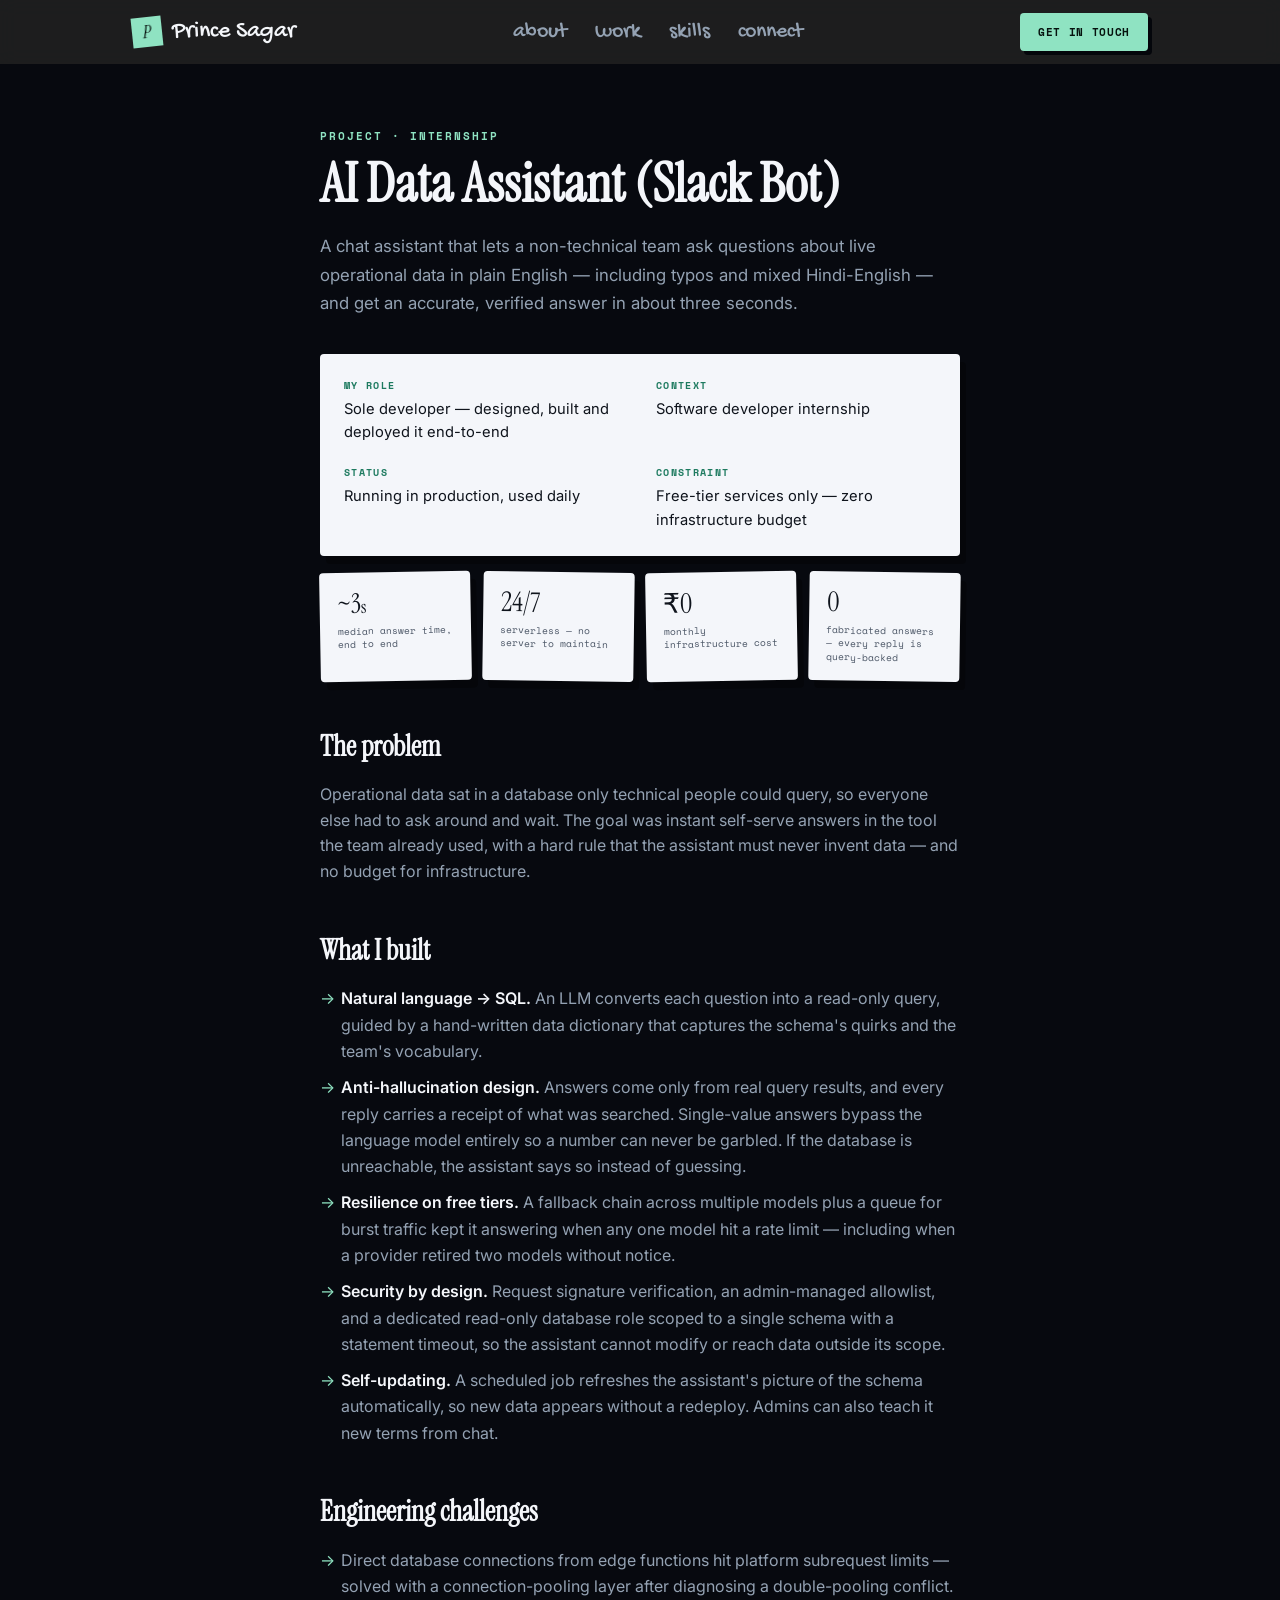
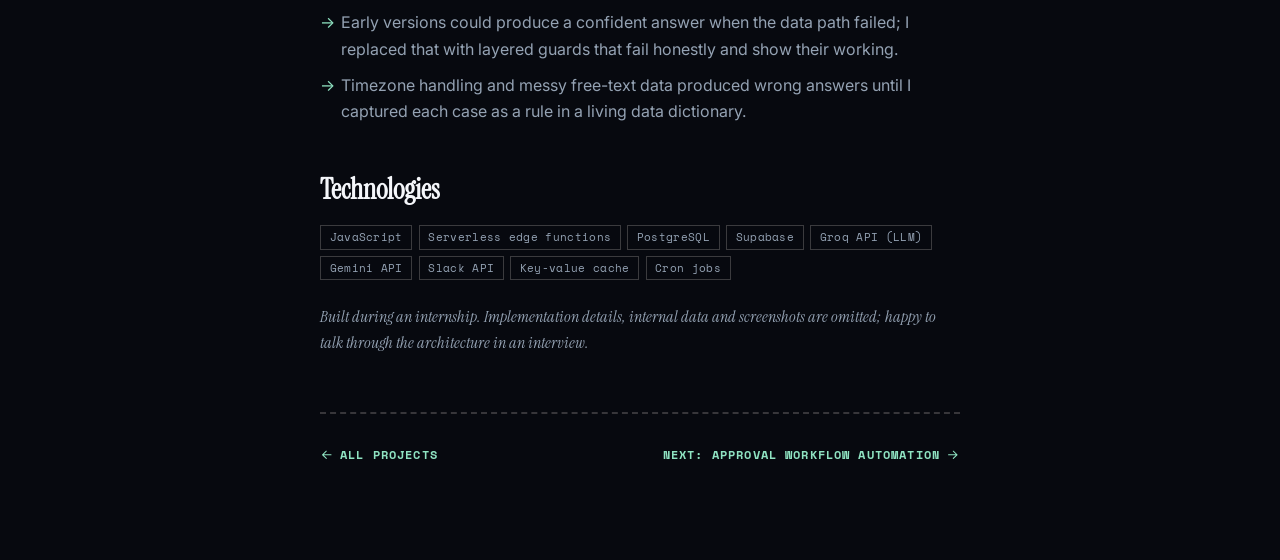
==== commit e2545ae4: "Revert palette to midnight navy + mint Design, layout and content unchanged - colours only.  - Groun" ====
--- a/projects/ai-data-assistant.html
+++ b/projects/ai-data-assistant.html
@@ -6,7 +6,7 @@
   <title>AI Data Assistant (Slack Bot) — Prince Sagar</title>
   <meta name="description" content="A chat assistant that turns plain-English questions into live database queries and returns verified answers in about three seconds — built with LLM APIs, PostgreSQL and a serverless backend.">
   <meta name="author" content="Prince Sagar">
-  <meta name="theme-color" content="#212121">
+  <meta name="theme-color" content="#07090f">
   <meta property="og:type" content="article">
   <meta property="og:title" content="AI Data Assistant (Slack Bot) — Prince Sagar">
   <meta property="og:description" content="Plain-English questions → verified database answers in ~3 seconds, running 24/7 on a free serverless stack.">
@@ -14,11 +14,11 @@
   <meta property="og:image" content="https://sagarprince05.github.io/assets/og.png">
   <meta name="twitter:card" content="summary_large_image">
   <link rel="canonical" href="https://sagarprince05.github.io/projects/ai-data-assistant.html">
-  <link rel="icon" href="../assets/favicon.svg?v=20260929" type="image/svg+xml">
+  <link rel="icon" href="../assets/favicon.svg?v=20260929b" type="image/svg+xml">
   <link rel="preconnect" href="https://fonts.googleapis.com">
   <link rel="preconnect" href="https://fonts.gstatic.com" crossorigin>
   <link href="https://fonts.googleapis.com/css2?family=Inter:wght@400;500;600;700&family=Instrument+Serif:ital@0;1&family=Space+Mono:wght@400;700&family=Gochi+Hand&display=swap" rel="stylesheet">
-  <link rel="stylesheet" href="../styles.css?v=20260929">
+  <link rel="stylesheet" href="../styles.css?v=20260929b">
 </head>
 <body>
   <a class="skip-link" href="#content">Skip to content</a>
@@ -110,6 +110,6 @@
     </article>
   </main>
 
-  <script src="../script.js?v=20260929" defer></script>
+  <script src="../script.js?v=20260929b" defer></script>
 </body>
 </html>
--- a/styles.css
+++ b/styles.css
@@ -1,6 +1,6 @@
 /* ==========================================================================
    Prince Sagar — portfolio
-   "Paper & stamps": charcoal ground, coral ink, cream paper artifacts.
+   "Paper & stamps": midnight ground, mint accent, cool paper artifacts.
    All artwork is CSS/SVG drawn in-house. Tokens live in :root.
    ========================================================================== */
 
@@ -11,18 +11,20 @@
   --font-mono: 'Space Mono', ui-monospace, SFMono-Regular, Menlo, Consolas, monospace;
   --font-hand: 'Gochi Hand', 'Comic Sans MS', cursive;
 
-  --bg: #212121;
-  --bg-deep: #171717;
-  --paper: #f5e1cd;
-  --paper-2: #f5ece3;
-  --paper-edge: #d4c2b2;
-  --ink: #171717;
-  --ink-soft: #4a4340;
-  --accent: #e35342;
-  --accent-deep: #c33f30;
-  --accent-soft: rgba(227, 83, 66, 0.14);
-  --on-dark: #f5ece3;
-  --on-dark-muted: #a79c93;
+  --bg: #07090f;
+  --bg-deep: #04060b;
+  --paper: #f4f6fa;
+  --paper-2: #ffffff;
+  --paper-edge: #ccd5e0;
+  --ink: #0f141c;
+  --ink-soft: #4a5565;
+  --accent: #8fe3c2;          /* bright mint - on the dark ground and as fills */
+  --accent-ink: #1d7a5f;      /* dark mint - accent text sitting on paper */
+  --accent-deep: #5fcaa4;
+  --accent-soft: rgba(143, 227, 194, 0.14);
+  --on-accent: #06120e;       /* text on a mint fill */
+  --on-dark: #f4f6fa;
+  --on-dark-muted: #94a2b3;
 
   --radius: 4px;
   --shadow-paper: 6px 8px 0 rgba(0, 0, 0, 0.35);
@@ -46,7 +48,7 @@
   -moz-osx-font-smoothing: grayscale;
   overflow-x: hidden;
 }
-::selection { background: var(--accent); color: var(--paper); }
+::selection { background: var(--accent); color: var(--on-accent); }
 img, svg { display: block; max-width: 100%; }
 a { color: inherit; text-decoration: none; }
 ul, ol { list-style: none; margin: 0; padding: 0; }
@@ -63,7 +65,7 @@
 
 .skip-link {
   position: absolute; left: 1rem; top: -100%; z-index: 100;
-  padding: 0.75rem 1rem; background: var(--accent); color: var(--paper); font-weight: 600; border-radius: var(--radius);
+  padding: 0.75rem 1rem; background: var(--accent); color: var(--on-accent); font-weight: 600; border-radius: var(--radius);
 }
 .skip-link:focus { top: 1rem; }
 
@@ -82,17 +84,17 @@
   position: relative;
   width: 50px; height: 50px; flex: none; margin: 0 auto;
   display: grid; place-items: center;
-  background: var(--accent); color: var(--paper);
+  background: var(--accent); color: var(--on-accent);
   opacity: 0.85;
 }
 /* inner dashed ring reads as a postage stamp without masking the artwork */
 .stamp::after {
   content: ''; position: absolute; inset: 4px;
-  border: 1.5px dashed rgba(245, 225, 205, 0.65);
+  border: 1.5px dashed rgba(6, 18, 14, 0.45);
 }
 .stamp svg { width: 24px; height: 24px; position: relative; }
 .stamp.alt { background: transparent; color: var(--accent); box-shadow: inset 0 0 0 2px var(--accent); }
-.stamp.alt::after { border-color: rgba(227, 83, 66, 0.5); }
+.stamp.alt::after { border-color: rgba(143, 227, 194, 0.5); }
 @media (min-width: 1280px) { .rail { display: block; } }
 
 /* ---------- Header / nav ---------- */
@@ -105,7 +107,7 @@
 .brand { display: inline-flex; align-items: center; gap: 0.6rem; font-family: var(--font-hand); font-size: 1.5rem; color: var(--paper); }
 .brand .seal {
   width: 1.9rem; height: 1.9rem; display: grid; place-items: center;
-  background: var(--accent); color: var(--paper);
+  background: var(--accent); color: var(--on-accent);
   font-family: var(--font-serif); font-style: italic; font-size: 1.05rem;
   transform: rotate(-6deg);
 }
@@ -152,7 +154,7 @@
   transition: transform 0.15s var(--ease), box-shadow 0.15s var(--ease), background-color 0.2s var(--ease), color 0.2s var(--ease);
 }
 .btn svg { width: 0.95rem; height: 0.95rem; }
-.btn-accent { background: var(--accent); color: var(--paper); box-shadow: 4px 4px 0 var(--bg-deep); }
+.btn-accent { background: var(--accent); color: var(--on-accent); box-shadow: 4px 4px 0 var(--bg-deep); }
 .btn-accent:hover { transform: translate(-2px, -2px); box-shadow: 6px 6px 0 var(--bg-deep); }
 .btn-paper { background: var(--paper); color: var(--ink); box-shadow: 4px 4px 0 var(--accent); }
 .btn-paper:hover { transform: translate(-2px, -2px); box-shadow: 6px 6px 0 var(--accent); }
@@ -186,7 +188,7 @@
 .hero-seal {
   width: 92px; height: 116px; margin: 0 auto 1.75rem;
   display: grid; place-items: center; gap: 0.15rem;
-  background: var(--accent); color: var(--paper);
+  background: var(--accent); color: var(--on-accent);
   transform: rotate(-2deg);
   box-shadow: 5px 6px 0 rgba(0, 0, 0, 0.35);
 }
@@ -267,7 +269,7 @@
 .postcard { padding: 1.5rem; transform: rotate(1deg); }
 .postcard h3 {
   font-family: var(--font-mono); font-size: 0.68rem; font-weight: 700;
-  letter-spacing: 0.16em; text-transform: uppercase; color: var(--accent);
+  letter-spacing: 0.16em; text-transform: uppercase; color: var(--accent-ink);
   padding-bottom: 0.75rem; border-bottom: 2px dashed var(--paper-edge);
 }
 .postcard dl { display: grid; gap: 0.9rem; margin-top: 1rem; }
@@ -278,7 +280,7 @@
 .postcard .stamp-mark {
   position: absolute; right: -0.6rem; bottom: -0.8rem;
   width: 74px; height: 74px; display: grid; place-items: center; text-align: center;
-  color: var(--accent); box-shadow: inset 0 0 0 3px var(--accent);
+  color: var(--accent-ink); box-shadow: inset 0 0 0 3px var(--accent-ink);
   font-family: var(--font-mono); font-size: 0.52rem; font-weight: 700;
   letter-spacing: 0.1em; text-transform: uppercase; line-height: 1.3;
   transform: rotate(-12deg); opacity: 0.85; background: var(--paper);
@@ -317,7 +319,7 @@
 /* ticket variant */
 .artifact.ticket { max-width: 21rem; }
 .ticket-head { display: flex; align-items: baseline; justify-content: space-between; gap: 1rem; }
-.ticket-head .admit { font-family: var(--font-mono); font-size: 0.66rem; font-weight: 700; letter-spacing: 0.2em; color: var(--accent); }
+.ticket-head .admit { font-family: var(--font-mono); font-size: 0.66rem; font-weight: 700; letter-spacing: 0.2em; color: var(--accent-ink); }
 .ticket-seat { font-family: var(--font-mono); font-size: 0.6rem; letter-spacing: 0.1em; color: var(--ink-soft); }
 .ticket-stub { border-top: 2px dashed var(--paper-edge); margin-top: 1.1rem; padding-top: 0.8rem; display: flex; justify-content: space-between; gap: 1rem; }
 
@@ -325,7 +327,7 @@
 .approved {
   position: absolute; right: 0.6rem; top: 0.6rem;
   padding: 0.3rem 0.6rem; transform: rotate(-14deg);
-  color: var(--accent); box-shadow: inset 0 0 0 2.5px var(--accent);
+  color: var(--accent-ink); box-shadow: inset 0 0 0 2.5px var(--accent-ink);
   font-family: var(--font-mono); font-size: 0.6rem; font-weight: 700; letter-spacing: 0.14em;
 }
 
@@ -334,13 +336,13 @@
 .art-phone .scr { height: 100%; border-radius: 8px; background: var(--paper-2); display: grid; grid-template-rows: 1fr auto; gap: 4px; padding: 8px 5px 5px; }
 .art-phone .apps { display: grid; grid-template-columns: repeat(3, 1fr); gap: 4px; align-content: start; }
 .art-phone .apps i { aspect-ratio: 1; background: var(--paper-edge); border-radius: 3px; }
-.art-phone .apps i:nth-child(2) { background: var(--accent); }
+.art-phone .apps i:nth-child(2) { background: var(--accent-ink); }
 .art-phone .dock { height: 12px; border-radius: 4px; background: var(--paper-edge); }
 
 /* meter artifact */
 .art-meter { display: grid; gap: 0.5rem; margin-top: 1rem; }
 .art-meter .m { display: grid; grid-template-columns: 1.1rem 1fr; gap: 0.5rem; align-items: center; font-family: var(--font-mono); font-size: 0.6rem; color: var(--ink-soft); }
-.art-meter .m b { display: block; height: 7px; background: var(--accent); }
+.art-meter .m b { display: block; height: 7px; background: var(--accent-ink); }
 .art-meter .m:nth-child(2) b { width: 92%; }
 .art-meter .m:nth-child(3) b { width: 74%; }
 .art-meter .m:nth-child(4) b { width: 58%; background: var(--paper-edge); }
@@ -372,7 +374,7 @@
   padding: 0.22rem 0.6rem; font-family: var(--font-mono); font-size: 0.66rem; letter-spacing: 0.03em;
   color: var(--on-dark-muted); box-shadow: inset 0 0 0 1px rgba(245, 236, 227, 0.22);
 }
-.tags li.key { background: var(--accent); color: var(--paper); box-shadow: none; font-weight: 700; }
+.tags li.key { background: var(--accent); color: var(--on-accent); box-shadow: none; font-weight: 700; }
 .entry-links { display: flex; flex-wrap: wrap; gap: 1.25rem; margin-top: 1.25rem; }
 .entry-link {
   display: inline-flex; align-items: center; gap: 0.35rem;
@@ -395,7 +397,7 @@
 .quest { transition: transform 0.3s var(--ease), box-shadow 0.3s var(--ease); }
 .quest:hover { transform: translateY(-4px) rotate(0); box-shadow: var(--shadow-lift); }
 .quest .q-top { display: flex; align-items: center; justify-content: space-between; gap: 0.75rem; }
-.quest .q-role { font-family: var(--font-mono); font-size: 0.58rem; font-weight: 700; letter-spacing: 0.14em; text-transform: uppercase; color: var(--accent); }
+.quest .q-role { font-family: var(--font-mono); font-size: 0.58rem; font-weight: 700; letter-spacing: 0.14em; text-transform: uppercase; color: var(--accent-ink); }
 .quest .q-year { font-family: var(--font-mono); font-size: 0.58rem; letter-spacing: 0.1em; color: var(--ink-soft); }
 .quest h3 { font-family: var(--font-serif); font-size: 1.45rem; line-height: 1.1; color: var(--ink); margin-top: 0.6rem; }
 .quest p { font-size: 0.85rem; line-height: 1.55; color: var(--ink-soft); margin-top: 0.5rem; }
@@ -412,11 +414,11 @@
 .skill-card:hover { transform: translateY(-4px) rotate(0); box-shadow: var(--shadow-lift); }
 .skill-card h3 {
   font-family: var(--font-mono); font-size: 0.64rem; font-weight: 700;
-  letter-spacing: 0.15em; text-transform: uppercase; color: var(--accent);
+  letter-spacing: 0.15em; text-transform: uppercase; color: var(--accent-ink);
   padding-bottom: 0.6rem; border-bottom: 2px dashed var(--paper-edge); margin-bottom: 0.9rem;
 }
 .skill-card .tags li { color: var(--ink-soft); box-shadow: inset 0 0 0 1px var(--paper-edge); }
-.skill-card .tags li.key { background: var(--accent); color: var(--paper); box-shadow: none; }
+.skill-card .tags li.key { background: var(--accent); color: var(--on-accent); box-shadow: none; }
 
 /* ---------- Process ---------- */
 .process { display: grid; gap: 1.25rem; }
@@ -428,14 +430,14 @@
 .step:hover { transform: translateY(-5px) rotate(0); box-shadow: var(--shadow-lift); }
 .step .num {
   width: 2.1rem; height: 2.1rem; display: grid; place-items: center;
-  background: var(--accent); color: var(--paper);
+  background: var(--accent); color: var(--on-accent);
   font-family: var(--font-mono); font-size: 0.8rem; font-weight: 700;
 }
 .step h3 { font-family: var(--font-serif); font-size: 1.5rem; color: var(--ink); margin-top: 0.9rem; }
 .step p { font-size: 0.88rem; line-height: 1.6; color: var(--ink-soft); margin-top: 0.5rem; }
 .step ul { display: grid; gap: 0.35rem; margin-top: 0.9rem; }
 .step li { position: relative; padding-left: 1rem; font-family: var(--font-mono); font-size: 0.68rem; color: var(--ink-soft); }
-.step li::before { content: '•'; position: absolute; left: 0; color: var(--accent); }
+.step li::before { content: '•'; position: absolute; left: 0; color: var(--accent-ink); }
 
 /* ---------- Background (experience / education) ---------- */
 .two-col { display: grid; gap: 1.5rem; }
@@ -443,17 +445,17 @@
 .panel { padding: 1.6rem 1.5rem; }
 .panel > h3 {
   font-family: var(--font-mono); font-size: 0.64rem; font-weight: 700;
-  letter-spacing: 0.15em; text-transform: uppercase; color: var(--accent);
+  letter-spacing: 0.15em; text-transform: uppercase; color: var(--accent-ink);
   padding-bottom: 0.7rem; border-bottom: 2px dashed var(--paper-edge);
 }
 .entry-row { display: grid; gap: 0.3rem; padding: 1.2rem 0; border-bottom: 1px dashed var(--paper-edge); }
 .entry-row:last-child { border-bottom: 0; padding-bottom: 0; }
-.entry-row .when { font-family: var(--font-mono); font-size: 0.62rem; letter-spacing: 0.1em; text-transform: uppercase; color: var(--accent); }
+.entry-row .when { font-family: var(--font-mono); font-size: 0.62rem; letter-spacing: 0.1em; text-transform: uppercase; color: var(--accent-ink); }
 .entry-row h4 { font-family: var(--font-serif); font-size: 1.35rem; line-height: 1.15; color: var(--ink); }
 .entry-row .where { font-size: 0.85rem; color: var(--ink-soft); }
 .entry-row ul { display: grid; gap: 0.4rem; margin-top: 0.6rem; }
 .entry-row li { position: relative; padding-left: 1.05rem; font-size: 0.86rem; line-height: 1.55; color: var(--ink-soft); }
-.entry-row li::before { content: '→'; position: absolute; left: 0; color: var(--accent); }
+.entry-row li::before { content: '→'; position: absolute; left: 0; color: var(--accent-ink); }
 .entry-row .tags { margin-top: 0.8rem; }
 .entry-row .tags li { padding-left: 0.6rem; color: var(--ink-soft); box-shadow: inset 0 0 0 1px var(--paper-edge); }
 .entry-row .tags li::before { content: none; }
@@ -462,20 +464,20 @@
 /* ---------- Contact ---------- */
 .contact-card { padding: 2.5rem 1.5rem; text-align: center; }
 @media (min-width: 768px) { .contact-card { padding: 4rem 2rem; } }
-.contact-card .eyebrow { color: var(--accent); }
+.contact-card .eyebrow { color: var(--accent-ink); }
 .contact-card h2 { font-family: var(--font-serif); font-size: clamp(1.9rem, 5vw, 3.2rem); line-height: 1.05; color: var(--ink); margin-top: 0.6rem; }
-.contact-card h2 em { color: var(--accent); }
+.contact-card h2 em { color: var(--accent-ink); }
 .contact-card > p { max-width: 34rem; margin: 1.1rem auto 0; color: var(--ink-soft); }
 .contact-actions { display: flex; flex-wrap: wrap; justify-content: center; gap: 0.75rem; margin-top: 2rem; }
 .contact-card .btn-outline { color: var(--ink); border-color: var(--paper-edge); }
-.contact-card .btn-outline:hover { border-color: var(--accent); color: var(--accent); }
+.contact-card .btn-outline:hover { border-color: var(--accent-ink); color: var(--accent-ink); }
 .socials { display: flex; justify-content: center; gap: 0.9rem; margin-top: 2rem; }
 .socials a {
   display: inline-flex; width: 2.6rem; height: 2.6rem; align-items: center; justify-content: center;
   color: var(--ink); box-shadow: inset 0 0 0 2px var(--paper-edge);
   transition: color 0.2s, box-shadow 0.2s, transform 0.2s;
 }
-.socials a:hover { color: var(--accent); box-shadow: inset 0 0 0 2px var(--accent); transform: translateY(-2px); }
+.socials a:hover { color: var(--accent-ink); box-shadow: inset 0 0 0 2px var(--accent-ink); transform: translateY(-2px); }
 .socials svg { width: 1.1rem; height: 1.1rem; }
 
 /* ---------- Footer ---------- */
@@ -497,11 +499,11 @@
 .case-lede { margin-top: 1.25rem; font-size: 1.05rem; line-height: 1.7; color: var(--on-dark-muted); }
 .case-meta { display: grid; grid-template-columns: minmax(0, 1fr); gap: 1.25rem 2rem; margin-top: 2.25rem; padding: 1.5rem; }
 @media (min-width: 640px) { .case-meta { grid-template-columns: repeat(2, minmax(0, 1fr)); } }
-.case-meta dt { font-family: var(--font-mono); font-size: 0.6rem; font-weight: 700; letter-spacing: 0.14em; text-transform: uppercase; color: var(--accent); }
+.case-meta dt { font-family: var(--font-mono); font-size: 0.6rem; font-weight: 700; letter-spacing: 0.14em; text-transform: uppercase; color: var(--accent-ink); }
 .case-meta dd { margin-top: 0.3rem; font-size: 0.92rem; color: var(--ink); }
 .case-meta .links { display: flex; flex-direction: column; gap: 0.25rem; }
 .case-meta dd a { border-bottom: 1px solid var(--paper-edge); }
-.case-meta dd a:hover { color: var(--accent); border-color: var(--accent); }
+.case-meta dd a:hover { color: var(--accent-ink); border-color: var(--accent-ink); }
 .stats { display: grid; grid-template-columns: repeat(2, minmax(0, 1fr)); gap: 0.75rem; margin-top: 1rem; }
 @media (min-width: 640px) { .stats { grid-template-columns: repeat(4, minmax(0, 1fr)); } }
 .stat { padding: 1rem 1.1rem; }
